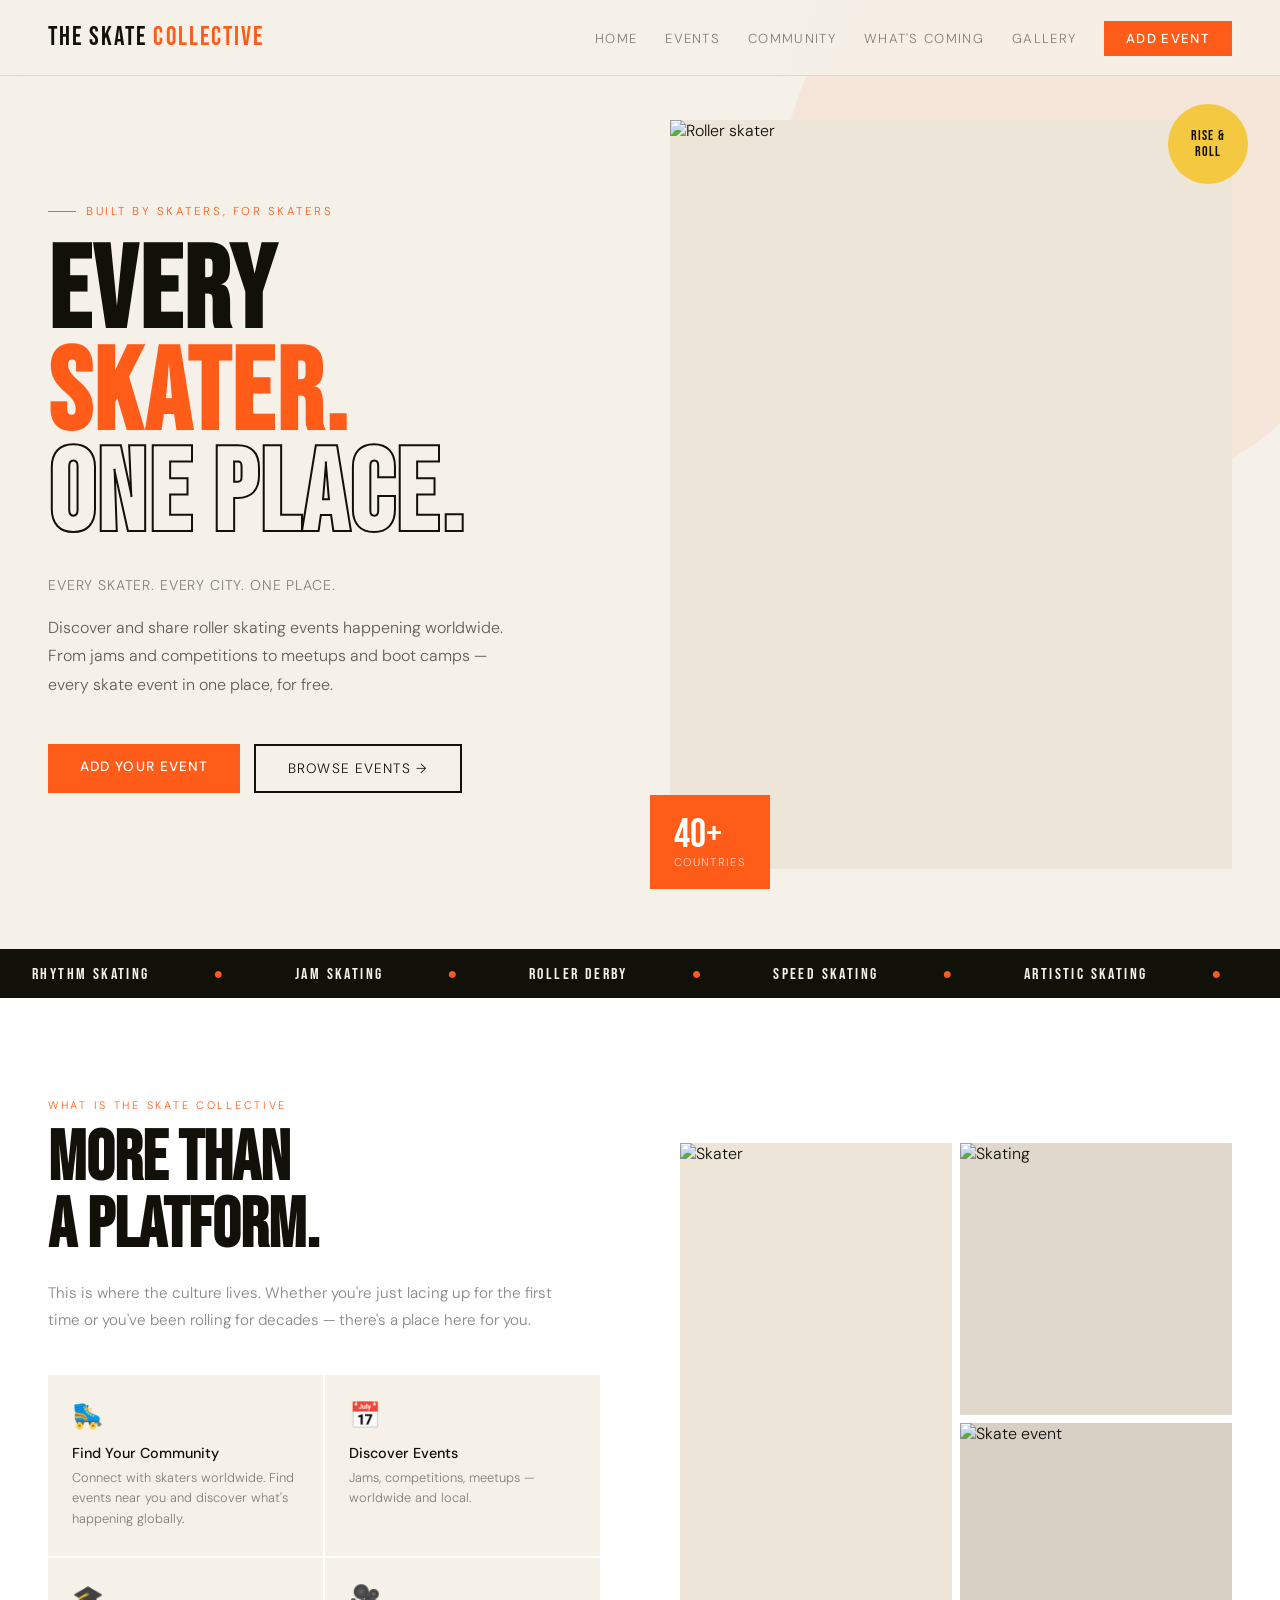
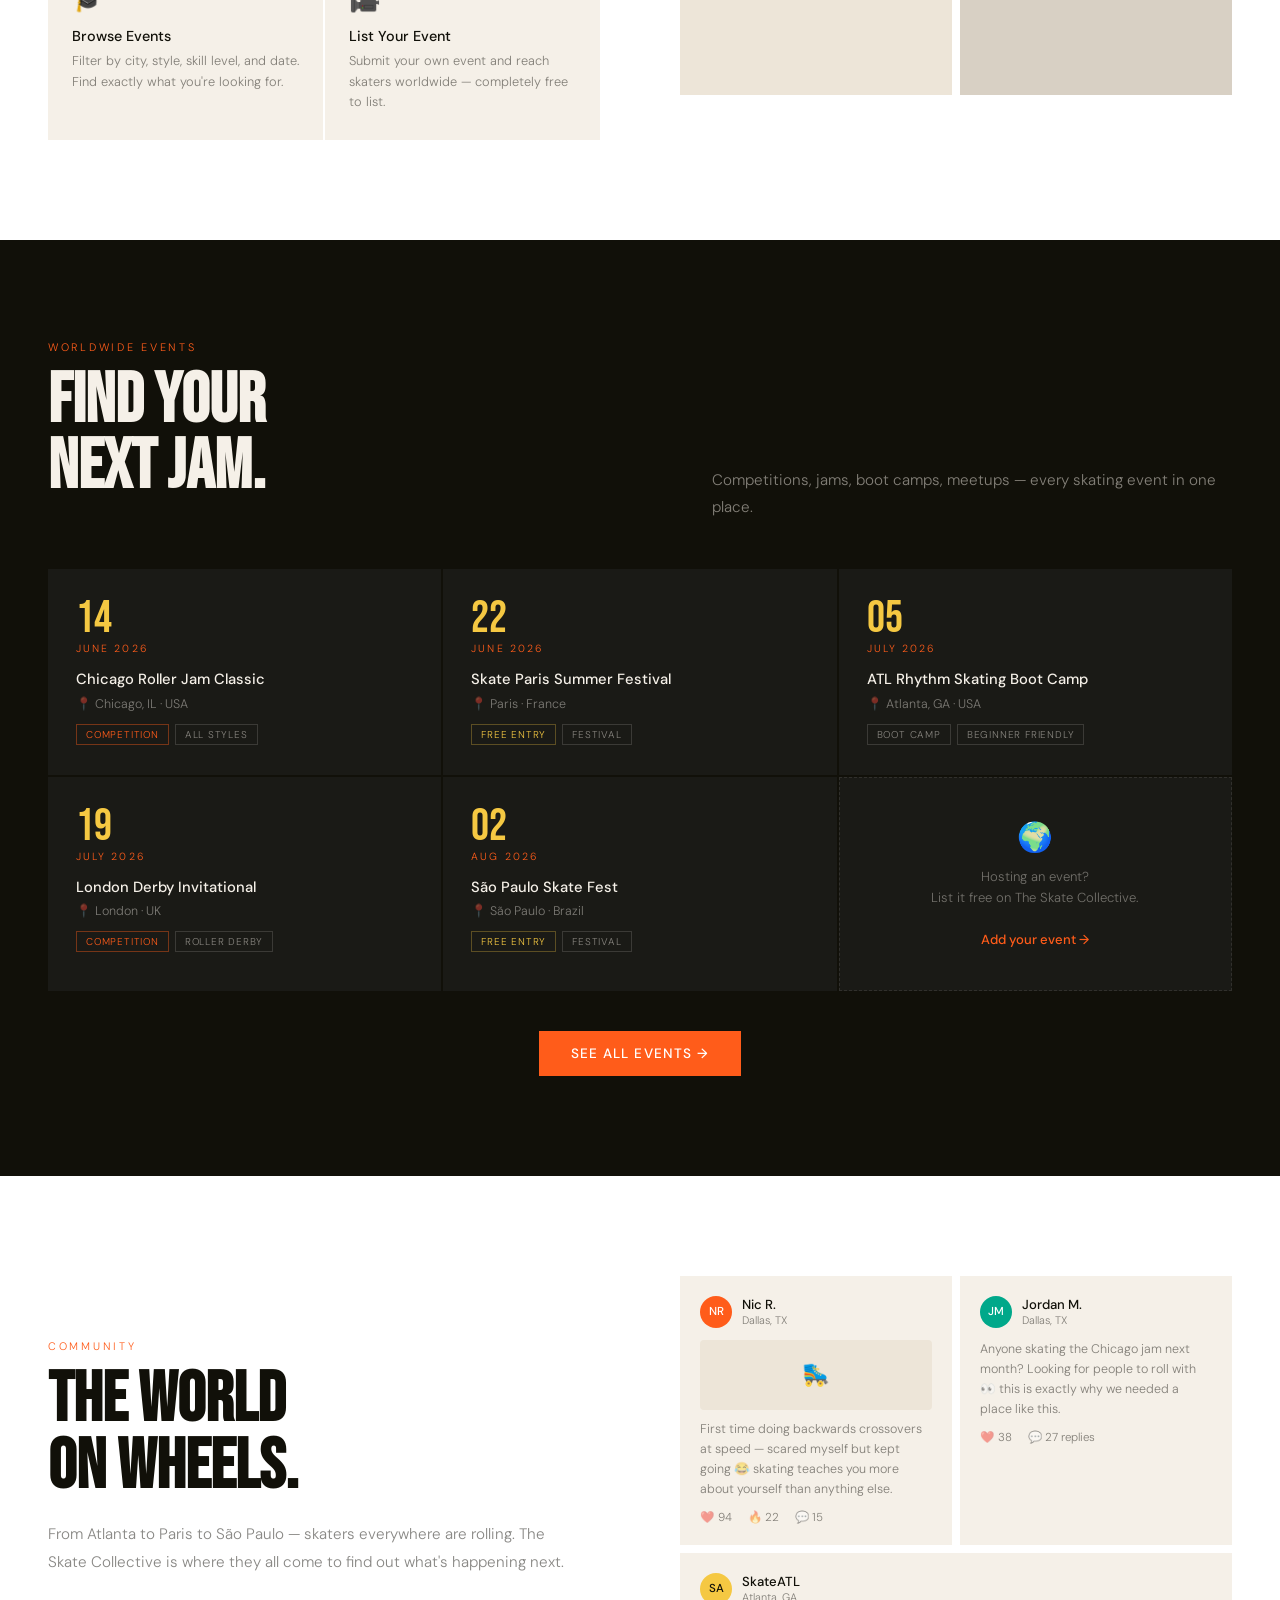
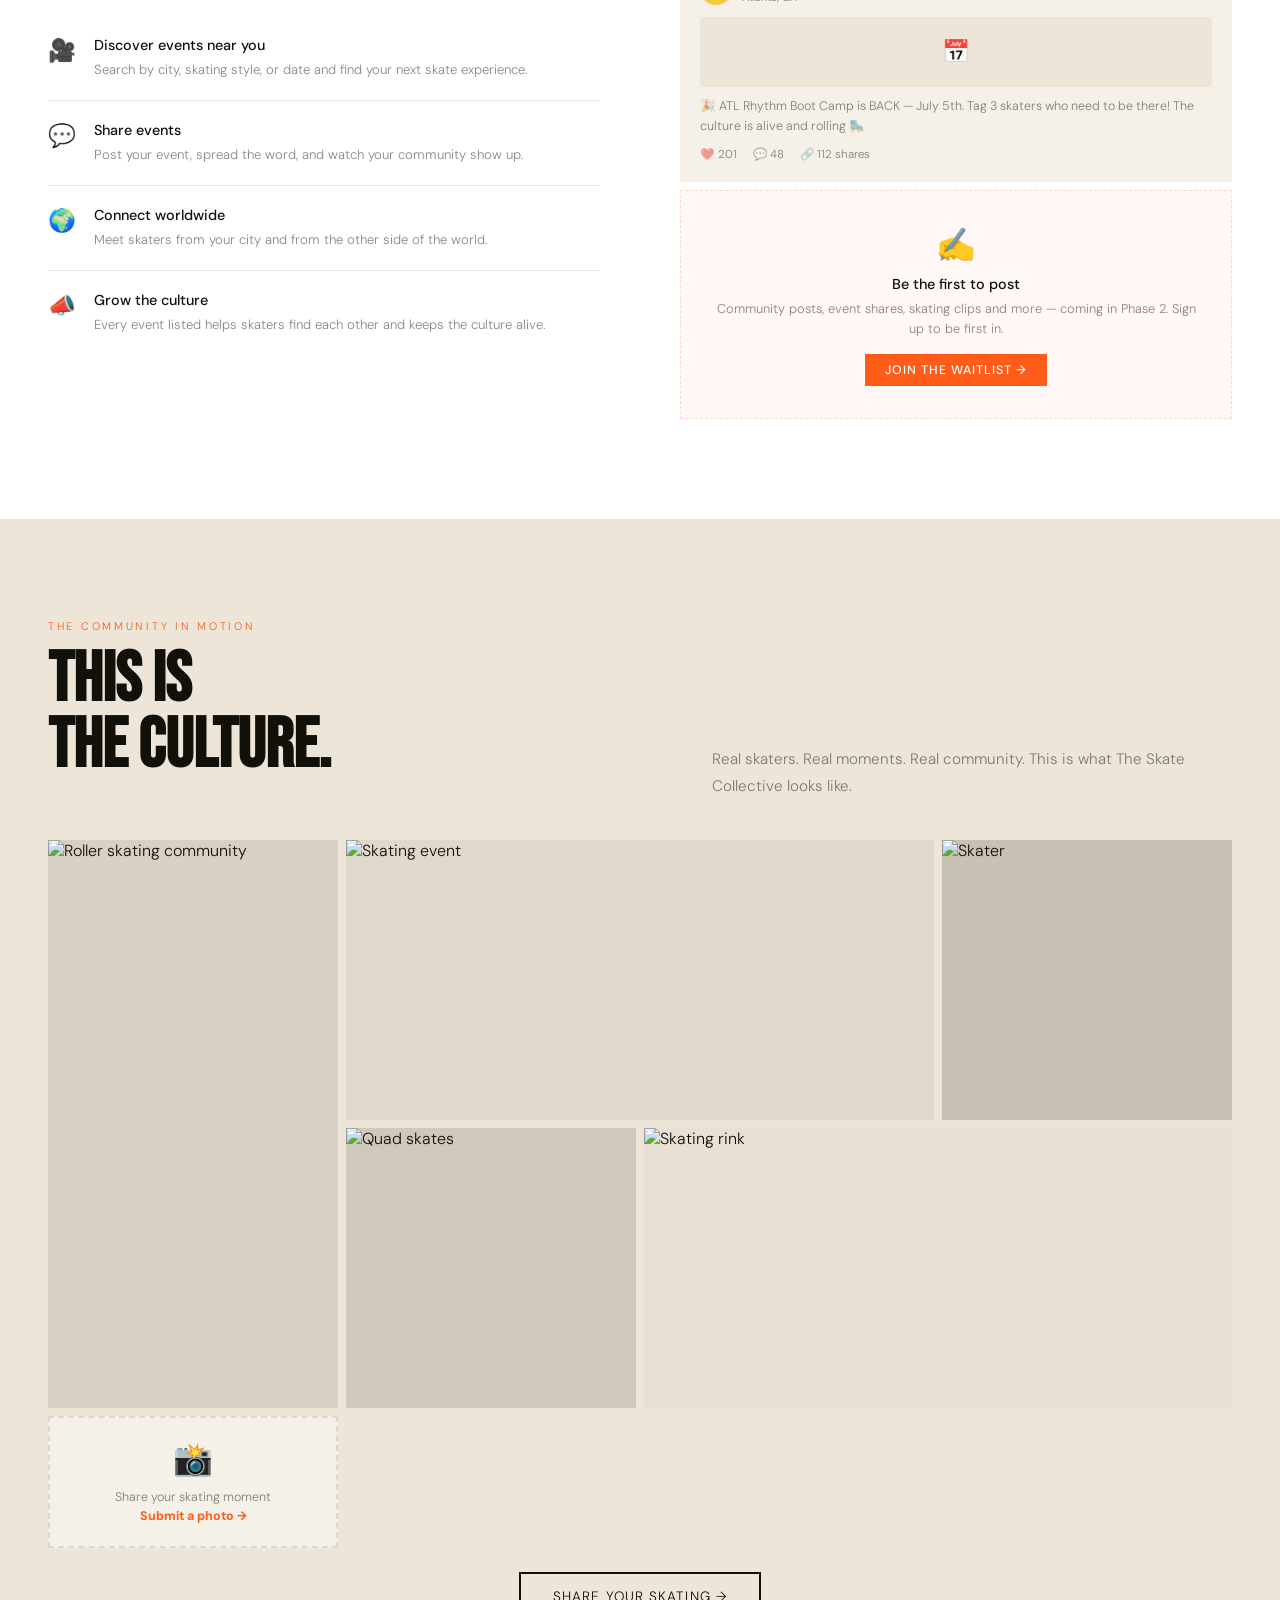
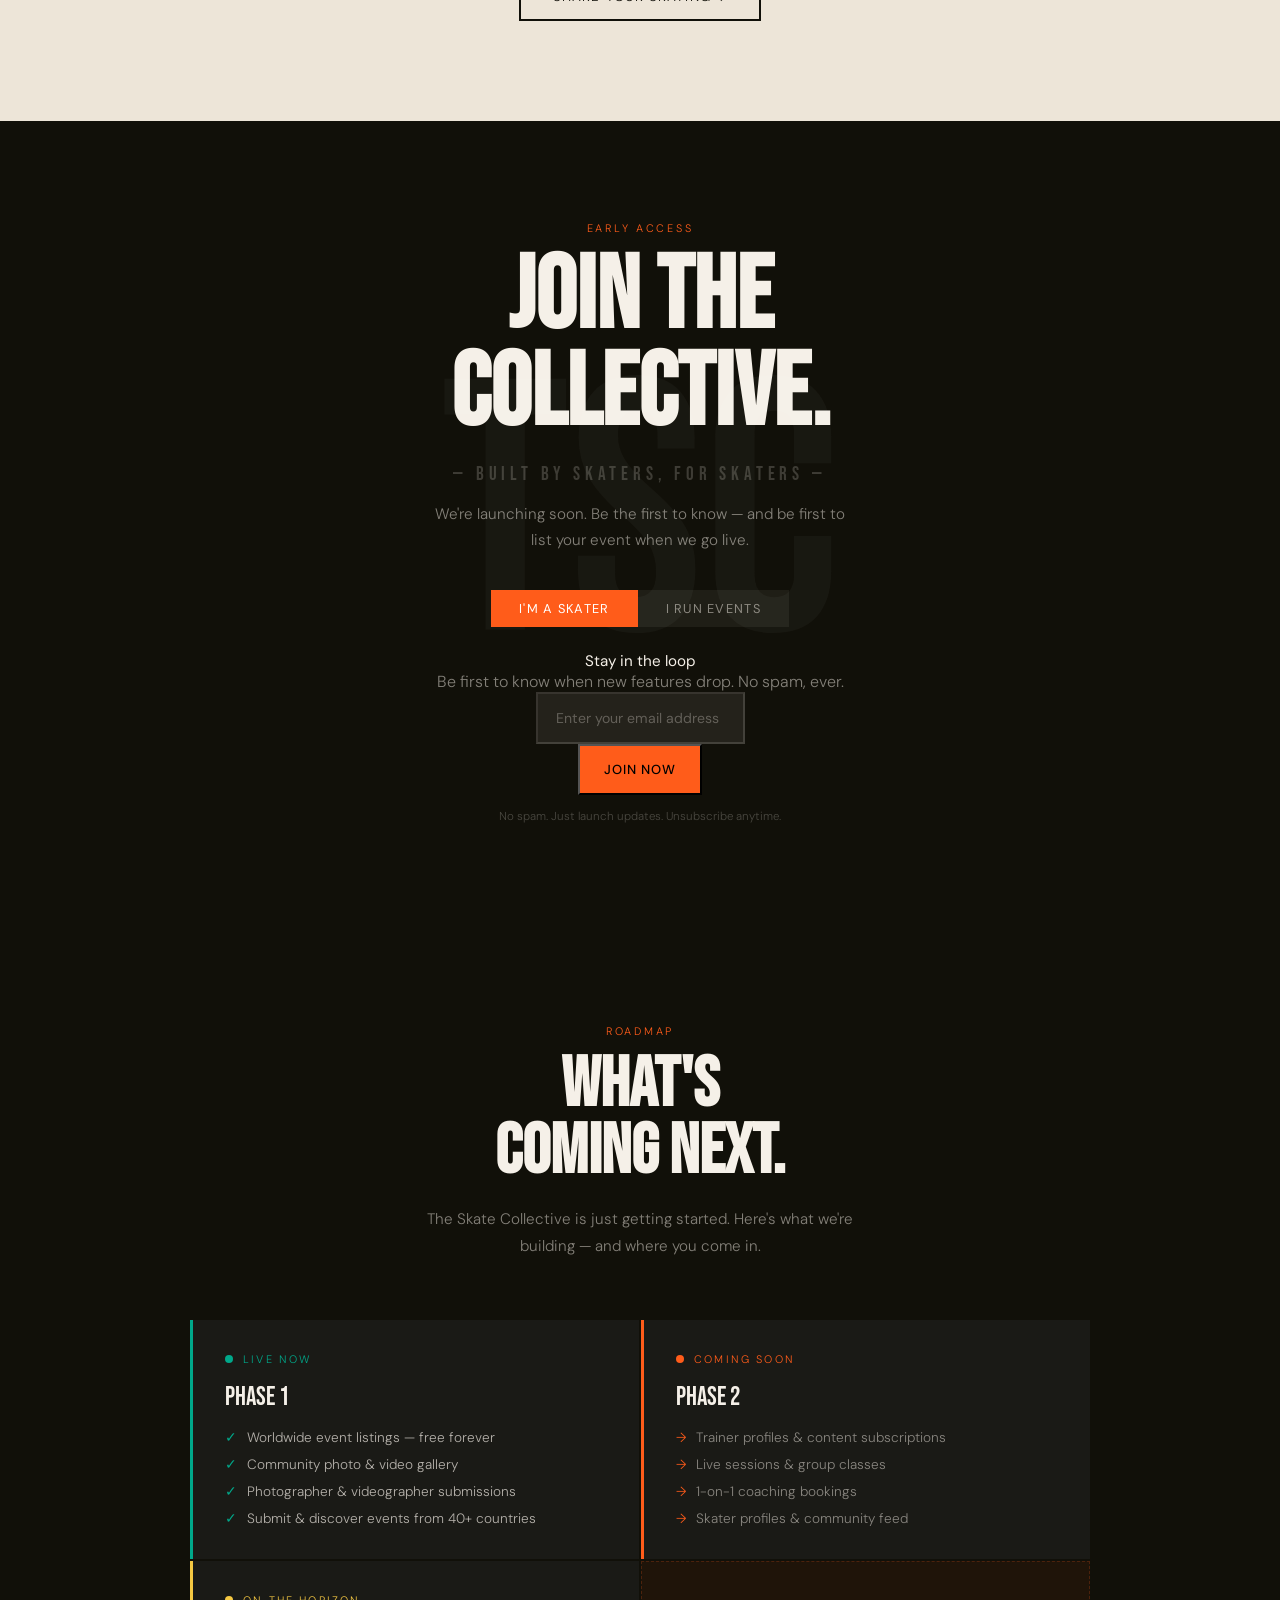
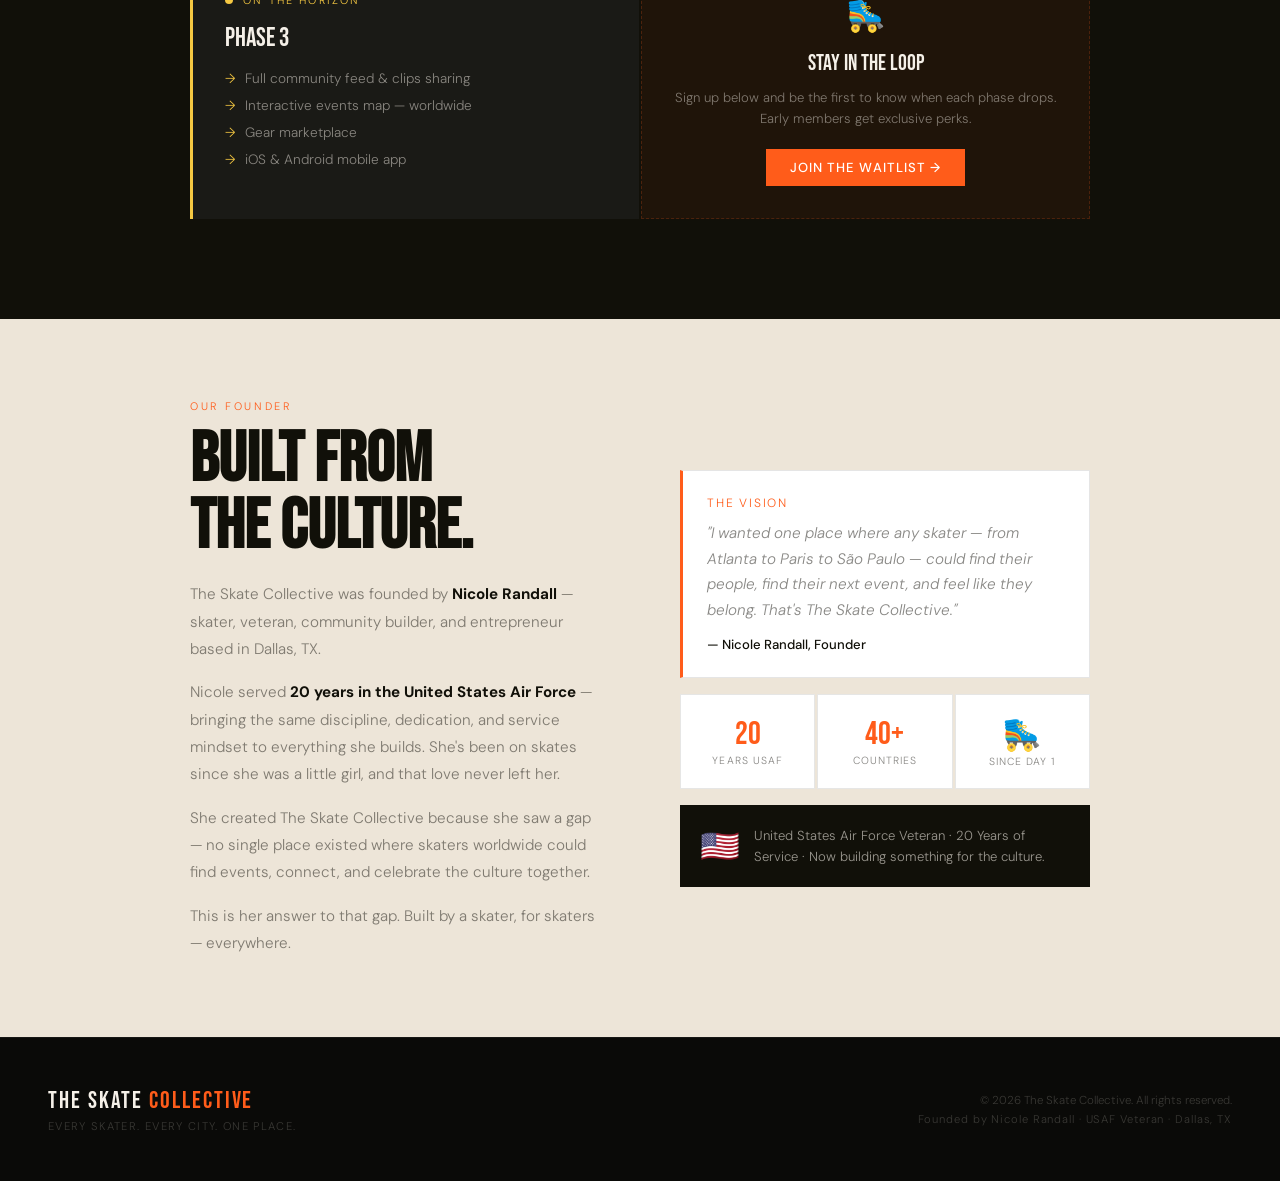
==== files/index.html @ 1eb9028e "Add files via upload" ====
<!DOCTYPE html>
<html lang="en">
<head>
<meta charset="UTF-8">
<meta name="viewport" content="width=device-width, initial-scale=1.0">
<title>The Skate Collective — Every Skater. Every City. One Place.</title>
<link href="https://fonts.googleapis.com/css2?family=Bebas+Neue&family=DM+Sans:ital,wght@0,300;0,400;0,500;1,300&display=swap" rel="stylesheet">
<style>
  :root {
    --cream: #f5f0e8;
    --cream-dark: #ede5d8;
    --black: #111009;
    --orange: #ff5c1a;
    --yellow: #f5c842;
    --teal: #00a88a;
    --white: #ffffff;
    --muted: rgba(17,16,9,0.5);
    --border: rgba(17,16,9,0.1);
  }
  * { margin: 0; padding: 0; box-sizing: border-box; }
  html { scroll-behavior: smooth; }
  body { background: var(--cream); color: var(--black); font-family: 'DM Sans', sans-serif; font-weight: 300; overflow-x: hidden; }

  /* Nav */
  nav { position: fixed; top: 0; left: 0; right: 0; z-index: 100; display: flex; justify-content: space-between; align-items: center; padding: 22px 48px; background: rgba(245,240,232,0.92); backdrop-filter: blur(16px); border-bottom: 1px solid var(--border); }
  .logo { font-family: 'Bebas Neue', sans-serif; font-size: 1.6rem; letter-spacing: 0.08em; color: var(--black); }
  .logo span { color: var(--orange); }
  .nav-links { display: flex; gap: 28px; list-style: none; }
  .nav-links a { color: var(--black); text-decoration: none; font-size: 0.82rem; letter-spacing: 0.1em; text-transform: uppercase; opacity: 0.5; transition: opacity 0.2s; }
  .nav-links a:hover { opacity: 1; }
  .back-to-top { position: fixed; bottom: 32px; right: 32px; width: 44px; height: 44px; background: var(--orange); color: var(--white); border: none; font-size: 1.2rem; cursor: pointer; display: none; align-items: center; justify-content: center; z-index: 200; transition: all 0.2s; box-shadow: 0 4px 20px rgba(255,92,26,0.3); }
  .back-to-top:hover { background: var(--black); transform: translateY(-3px); }
  .back-to-top.visible { display: flex; }
  .nav-cta { background: var(--orange) !important; color: var(--white) !important; opacity: 1 !important; padding: 9px 22px; font-weight: 500 !important; transition: background 0.2s !important; }
  .nav-cta:hover { background: var(--black) !important; }

  /* Hero */
  .hero { min-height: 100vh; display: grid; grid-template-columns: 1fr 1fr; align-items: center; padding: 120px 48px 80px; gap: 60px; position: relative; overflow: hidden; }
  .hero::before { content: ''; position: absolute; top: -100px; right: -100px; width: 600px; height: 600px; border-radius: 50%; background: rgba(255,92,26,0.07); pointer-events: none; }
  .hero-content { position: relative; z-index: 1; }
  .hero-eyebrow { display: inline-flex; align-items: center; gap: 10px; font-size: 0.72rem; letter-spacing: 0.22em; text-transform: uppercase; color: var(--orange); margin-bottom: 24px; opacity: 0; animation: fadeUp 0.8s ease 0.2s forwards; }
  .hero-eyebrow::before { content: ''; display: inline-block; width: 28px; height: 1px; background: var(--orange); }
  .hero-title { font-family: 'Bebas Neue', sans-serif; font-size: clamp(4rem, 9vw, 8rem); line-height: 0.88; letter-spacing: 0.02em; margin-bottom: 28px; opacity: 0; animation: fadeUp 0.8s ease 0.4s forwards; color: var(--black); }
  .hero-title .t2 { color: var(--orange); }
  .hero-title .t3 { -webkit-text-stroke: 2px var(--black); color: transparent; }
  .hero-tagline { font-size: 0.88rem; color: var(--muted); margin-bottom: 20px; opacity: 0; animation: fadeUp 0.8s ease 0.55s forwards; letter-spacing: 0.06em; text-transform: uppercase; }
  .hero-sub { font-size: 1rem; line-height: 1.8; color: rgba(17,16,9,0.65); max-width: 480px; margin-bottom: 44px; opacity: 0; animation: fadeUp 0.8s ease 0.65s forwards; }
  .hero-actions { display: flex; gap: 14px; flex-wrap: wrap; opacity: 0; animation: fadeUp 0.8s ease 0.8s forwards; }
  .btn-primary { background: var(--orange); color: var(--white); padding: 14px 32px; font-size: 0.85rem; font-weight: 500; letter-spacing: 0.08em; text-transform: uppercase; border: none; cursor: pointer; transition: all 0.2s; text-decoration: none; display: inline-block; }
  .btn-primary:hover { background: var(--black); transform: translateY(-2px); }
  .btn-secondary { background: transparent; color: var(--black); padding: 14px 32px; font-size: 0.85rem; letter-spacing: 0.08em; text-transform: uppercase; border: 2px solid var(--black); cursor: pointer; transition: all 0.2s; text-decoration: none; display: inline-block; }
  .btn-secondary:hover { background: var(--black); color: var(--cream); transform: translateY(-2px); }
  .hero-right { position: relative; z-index: 1; opacity: 0; animation: fadeLeft 0.8s ease 0.8s forwards; }
  .hero-image-stack { position: relative; }
  .hero-img-main { width: 100%; aspect-ratio: 3/4; object-fit: cover; object-position: right center; display: block; }
  .hero-img-badge { position: absolute; bottom: -20px; left: -20px; background: var(--orange); color: var(--white); padding: 20px 24px; }
  .hero-img-badge-num { font-family: 'Bebas Neue', sans-serif; font-size: 2.5rem; line-height: 1; }
  .hero-img-badge-label { font-size: 0.7rem; letter-spacing: 0.12em; text-transform: uppercase; opacity: 0.8; }
  .hero-img-dot { position: absolute; top: -16px; right: -16px; width: 80px; height: 80px; border-radius: 50%; background: var(--yellow); display: flex; align-items: center; justify-content: center; font-family: 'Bebas Neue', sans-serif; font-size: 0.85rem; letter-spacing: 0.08em; text-align: center; color: var(--black); line-height: 1.2; }

  /* Ticker */
  .ticker-wrap { background: var(--black); padding: 14px 0; overflow: hidden; white-space: nowrap; }
  .ticker { display: inline-block; animation: ticker 25s linear infinite; font-family: 'Bebas Neue', sans-serif; font-size: 1rem; letter-spacing: 0.15em; color: var(--cream); }
  .ticker span { margin: 0 32px; }
  .t-dot { color: var(--orange); }

  /* Sections */
  section { padding: 100px 48px; }
  .section-label { font-size: 0.68rem; letter-spacing: 0.25em; text-transform: uppercase; color: var(--orange); margin-bottom: 14px; }
  .section-title { font-family: 'Bebas Neue', sans-serif; font-size: clamp(2.8rem, 5.5vw, 5rem); line-height: 0.95; margin-bottom: 20px; color: var(--black); }
  .section-body { font-size: 0.95rem; line-height: 1.8; color: var(--muted); max-width: 520px; }

  /* What section */
  .what-section { background: var(--white); }
  .what-grid { display: grid; grid-template-columns: 1fr 1fr; gap: 80px; align-items: center; }
  .pillars { display: grid; grid-template-columns: 1fr 1fr; gap: 2px; margin-top: 40px; }
  .pillar { background: var(--cream); padding: 24px; border-bottom: 3px solid transparent; transition: all 0.3s; }
  .pillar:hover { border-bottom-color: var(--orange); }
  .pillar-icon { font-size: 1.6rem; margin-bottom: 12px; }
  .pillar-title { font-size: 0.9rem; font-weight: 500; margin-bottom: 6px; color: var(--black); }
  .pillar-desc { font-size: 0.8rem; color: var(--muted); line-height: 1.6; }
  .what-visual { display: grid; grid-template-columns: 1fr 1fr; gap: 8px; }
  .what-img { width: 100%; aspect-ratio: 1; object-fit: cover; display: block; }
  .what-img-tall { grid-row: span 2; aspect-ratio: auto; height: 100%; }

  /* Gallery */
  .gallery-section { background: var(--cream-dark); }
  .gallery-header { display: flex; justify-content: space-between; align-items: flex-end; margin-bottom: 40px; flex-wrap: wrap; gap: 20px; }
  .gallery-grid { display: grid; grid-template-columns: repeat(4, 1fr); grid-template-rows: 280px 280px; gap: 8px; margin-bottom: 24px; }
  .gallery-item { overflow: hidden; position: relative; }
  .gallery-item img { width: 100%; height: 100%; object-fit: cover; display: block; transition: transform 0.5s ease; }
  .gallery-item:hover img { transform: scale(1.05); }
  .gallery-item.tall { grid-row: span 2; }
  .gallery-item.wide { grid-column: span 2; }
  .gallery-overlay { position: absolute; inset: 0; background: rgba(17,16,9,0); transition: background 0.3s; display: flex; align-items: flex-end; padding: 16px; }
  .gallery-item:hover .gallery-overlay { background: rgba(17,16,9,0.35); }
  .gallery-caption { color: var(--white); font-size: 0.78rem; letter-spacing: 0.08em; opacity: 0; transition: opacity 0.3s; }
  .gallery-item:hover .gallery-caption { opacity: 1; }
  .gallery-placeholder { background: var(--cream); border: 2px dashed var(--border); display: flex; flex-direction: column; align-items: center; justify-content: center; text-align: center; padding: 20px; cursor: pointer; transition: all 0.2s; }
  .gallery-placeholder:hover { border-color: var(--orange); background: rgba(255,92,26,0.03); }
  .gallery-placeholder-icon { font-size: 2rem; margin-bottom: 8px; }
  .gallery-placeholder-text { font-size: 0.78rem; color: var(--muted); line-height: 1.5; }
  .gallery-placeholder-text strong { color: var(--orange); }

  /* Events */
  .events-section { background: var(--black); }
  .events-section .section-label { color: var(--orange); }
  .events-section .section-title { color: var(--cream); }
  .events-section .section-body { color: rgba(245,240,232,0.5); }
  .events-header { display: flex; justify-content: space-between; align-items: flex-end; margin-bottom: 48px; flex-wrap: wrap; gap: 20px; }
  .events-grid { display: grid; grid-template-columns: repeat(3, 1fr); gap: 2px; margin-bottom: 40px; }
  .event-card { background: #1a1a16; padding: 28px; border-bottom: 2px solid transparent; transition: all 0.3s; }
  .event-card:hover { background: #222219; border-bottom-color: var(--orange); }
  .event-date-num { font-family: 'Bebas Neue', sans-serif; font-size: 2.8rem; color: var(--yellow); line-height: 1; }
  .event-date-mo { font-size: 0.65rem; letter-spacing: 0.2em; text-transform: uppercase; color: var(--orange); margin-bottom: 14px; }
  .event-name { font-size: 0.92rem; font-weight: 500; margin-bottom: 6px; color: var(--cream); line-height: 1.4; }
  .event-loc { font-size: 0.78rem; color: rgba(245,240,232,0.45); margin-bottom: 12px; }
  .event-tags { display: flex; gap: 6px; flex-wrap: wrap; }
  .etag { font-size: 0.62rem; padding: 3px 9px; border: 1px solid rgba(245,240,232,0.15); color: rgba(245,240,232,0.5); letter-spacing: 0.08em; text-transform: uppercase; }
  .etag-comp { border-color: rgba(255,92,26,0.4); color: var(--orange); }
  .etag-free { border-color: rgba(245,200,66,0.3); color: var(--yellow); }
  .events-add { background: #1a1a16; border: 1px dashed rgba(245,240,232,0.1); display: flex; flex-direction: column; align-items: center; justify-content: center; padding: 40px; text-align: center; cursor: pointer; transition: all 0.3s; }
  .events-add:hover { border-color: rgba(255,92,26,0.3); }
  .events-add-icon { font-size: 1.8rem; margin-bottom: 10px; }
  .events-add-text { font-size: 0.82rem; color: rgba(245,240,232,0.4); line-height: 1.6; }

  /* Trainers */
  .trainers-section { background: var(--cream); }
  .trainers-intro { display: grid; grid-template-columns: 1fr 1fr; gap: 80px; align-items: center; margin-bottom: 48px; }
  .trainers-grid { display: grid; grid-template-columns: repeat(4, 1fr); gap: 2px; }
  .trainer-card { background: var(--white); padding: 24px 20px; border-bottom: 3px solid transparent; transition: all 0.3s; }
  .trainer-card:hover { border-bottom-color: var(--orange); }
  .trainer-avatar { width: 52px; height: 52px; border-radius: 50%; display: flex; align-items: center; justify-content: center; font-size: 1.2rem; font-weight: 500; color: var(--white); margin-bottom: 14px; }
  .trainer-name { font-size: 0.9rem; font-weight: 500; margin-bottom: 3px; color: var(--black); }
  .trainer-style { font-size: 0.72rem; color: var(--teal); margin-bottom: 3px; }
  .trainer-loc { font-size: 0.72rem; color: var(--muted); margin-bottom: 12px; }
  .trainer-offers { display: flex; flex-wrap: wrap; gap: 4px; margin-bottom: 14px; }
  .offer-tag { font-size: 0.6rem; padding: 3px 8px; border: 1px solid var(--border); color: var(--muted); }
  .trainer-price { font-size: 0.82rem; color: var(--black); font-weight: 500; }
  .trainer-price span { font-weight: 300; color: var(--muted); }

  /* Community */
  .community-section { background: var(--white); }
  .community-grid { display: grid; grid-template-columns: 1fr 1fr; gap: 80px; align-items: center; }
  .comm-features { display: flex; flex-direction: column; gap: 0; margin-top: 40px; }
  .comm-feat { display: flex; gap: 18px; padding: 20px 0; border-bottom: 1px solid var(--border); align-items: flex-start; transition: padding-left 0.2s; }
  .comm-feat:last-child { border-bottom: none; }
  .comm-feat:hover { padding-left: 8px; }
  .comm-feat-icon { font-size: 1.4rem; flex-shrink: 0; }
  .comm-feat-title { font-size: 0.9rem; font-weight: 500; margin-bottom: 5px; color: var(--black); }
  .comm-feat-desc { font-size: 0.82rem; color: var(--muted); line-height: 1.6; }
  .comm-visual { display: grid; grid-template-columns: 1fr 1fr; gap: 8px; }
  .comm-card { background: var(--cream); padding: 20px; }
  .comm-card-top { display: flex; align-items: center; gap: 10px; margin-bottom: 12px; }
  .comm-avatar { width: 32px; height: 32px; border-radius: 50%; display: flex; align-items: center; justify-content: center; font-size: 0.72rem; font-weight: 500; color: var(--white); flex-shrink: 0; }
  .comm-name { font-size: 0.82rem; font-weight: 500; color: var(--black); }
  .comm-loc { font-size: 0.68rem; color: var(--muted); }
  .comm-text { font-size: 0.78rem; color: var(--muted); line-height: 1.6; margin-bottom: 10px; }
  .comm-img { height: 70px; background: var(--cream-dark); border-radius: 4px; display: flex; align-items: center; justify-content: center; font-size: 1.4rem; margin-bottom: 10px; }
  .comm-likes { font-size: 0.68rem; color: var(--muted); }
  .comm-likes span { color: var(--orange); }
  .comm-actions { display: flex; gap: 16px; flex-wrap: wrap; }
  .comm-action { font-size: 0.72rem; color: var(--muted); cursor: pointer; transition: all 0.2s; display: flex; align-items: center; gap: 4px; user-select: none; }
  .comm-action:hover { color: var(--orange); }
  .comm-action.liked { color: var(--orange); }

  /* Trainer CTA */
  .trainer-cta { background: var(--orange); padding: 100px 48px; }
  .trainer-cta-inner { display: grid; grid-template-columns: 1fr 1fr; gap: 80px; align-items: center; }
  .trainer-cta .section-label { color: rgba(255,255,255,0.6); }
  .trainer-cta .section-title { color: var(--white); }
  .trainer-cta .section-body { color: rgba(255,255,255,0.7); margin-bottom: 32px; }
  .check-list { display: flex; flex-direction: column; gap: 12px; margin-bottom: 36px; }
  .check-item { display: flex; align-items: center; gap: 12px; font-size: 0.88rem; color: rgba(255,255,255,0.85); }
  .check-item::before { content: '✓'; color: var(--yellow); font-weight: 500; flex-shrink: 0; }
  .btn-white { background: var(--white); color: var(--orange); padding: 14px 32px; font-size: 0.85rem; font-weight: 500; letter-spacing: 0.08em; text-transform: uppercase; border: none; cursor: pointer; transition: all 0.2s; text-decoration: none; display: inline-block; }
  .btn-white:hover { background: var(--black); color: var(--white); }
  .earnings-mock { background: rgba(0,0,0,0.15); padding: 28px; }
  .earnings-mock-title { font-size: 0.7rem; letter-spacing: 0.15em; text-transform: uppercase; color: rgba(255,255,255,0.5); margin-bottom: 20px; }
  .earn-row { display: flex; justify-content: space-between; padding: 10px 0; border-bottom: 1px solid rgba(255,255,255,0.1); font-size: 0.85rem; }
  .earn-row:last-child { border-bottom: none; }
  .earn-label { color: rgba(255,255,255,0.6); }
  .earn-val { color: var(--white); font-weight: 500; }
  .earn-val.total { font-family: 'Bebas Neue', sans-serif; font-size: 1.6rem; color: var(--yellow); }
  .earn-val.neg { color: rgba(255,255,255,0.3); }

  /* Waitlist */
  .waitlist-section { background: var(--black); padding: 100px 48px; text-align: center; position: relative; overflow: hidden; }
  .waitlist-section::before { content: 'TSC'; position: absolute; font-family: 'Bebas Neue', sans-serif; font-size: 28vw; color: rgba(245,240,232,0.03); top: 50%; left: 50%; transform: translate(-50%,-50%); pointer-events: none; }
  .waitlist-section .section-label { color: var(--orange); }
  .waitlist-section .section-title { color: var(--cream); font-size: clamp(3rem, 8vw, 7rem); }
  .waitlist-tagline { font-family: 'Bebas Neue', sans-serif; font-size: 1.2rem; letter-spacing: 0.25em; color: rgba(245,240,232,0.2); margin-bottom: 16px; position: relative; z-index: 1; }
  .waitlist-sub { color: rgba(245,240,232,0.5); font-size: 0.95rem; max-width: 420px; margin: 0 auto 36px; position: relative; z-index: 1; line-height: 1.7; }
  .waitlist-tabs { display: flex; justify-content: center; margin-bottom: 24px; position: relative; z-index: 1; }
  .wtab { padding: 10px 28px; background: rgba(245,240,232,0.06); border: none; color: rgba(245,240,232,0.5); font-family: 'DM Sans', sans-serif; font-size: 0.8rem; letter-spacing: 0.1em; text-transform: uppercase; cursor: pointer; transition: all 0.2s; }
  .wtab.active { background: var(--orange); color: var(--white); }
  .waitlist-form { display: flex; max-width: 460px; margin: 0 auto; position: relative; z-index: 1; }
  .waitlist-input { flex: 1; padding: 15px 18px; background: rgba(245,240,232,0.08); border: 1px solid rgba(245,240,232,0.1); color: var(--cream); font-family: 'DM Sans', sans-serif; font-size: 0.88rem; outline: none; transition: border-color 0.2s; }
  .waitlist-input:focus { border-color: rgba(255,92,26,0.5); }
  .waitlist-input::placeholder { color: rgba(245,240,232,0.3); }
  .waitlist-btn { padding: 15px 24px; background: var(--orange); border: none; color: var(--white); font-family: 'DM Sans', sans-serif; font-size: 0.82rem; font-weight: 500; letter-spacing: 0.08em; text-transform: uppercase; cursor: pointer; transition: background 0.2s; white-space: nowrap; }
  .waitlist-btn:hover { background: var(--yellow); color: var(--black); }
  .waitlist-note { margin-top: 14px; font-size: 0.72rem; color: rgba(245,240,232,0.25); position: relative; z-index: 1; }
  .waitlist-success { display: none; font-size: 1rem; color: var(--teal); padding: 16px; margin-top: 16px; position: relative; z-index: 1; }
  .waitlist-success.show { display: block; }

  /* Footer */
  footer { background: #0a0a08; padding: 48px; display: flex; justify-content: space-between; align-items: center; flex-wrap: wrap; gap: 20px; border-top: 1px solid rgba(245,240,232,0.06); }
  .footer-logo { font-family: 'Bebas Neue', sans-serif; font-size: 1.5rem; letter-spacing: 0.08em; color: var(--cream); }
  .footer-logo span { color: var(--orange); }
  .footer-tagline { font-size: 0.7rem; letter-spacing: 0.12em; text-transform: uppercase; color: rgba(245,240,232,0.2); margin-top: 4px; }
  .footer-copy { font-size: 0.72rem; color: rgba(245,240,232,0.2); }

  /* Animations */
  @keyframes fadeUp { from { opacity: 0; transform: translateY(28px); } to { opacity: 1; transform: translateY(0); } }
  @keyframes fadeLeft { from { opacity: 0; transform: translateX(28px); } to { opacity: 1; transform: translateX(0); } }
  @keyframes ticker { from { transform: translateX(0); } to { transform: translateX(-50%); } }
  .reveal { opacity: 0; transform: translateY(32px); transition: opacity 0.7s ease, transform 0.7s ease; }
  .reveal.visible { opacity: 1; transform: translateY(0); }

  @media (max-width: 900px) {
    nav { padding: 18px 24px; }
    .nav-links { display: none; }
    section { padding: 72px 24px; }
    .hero { grid-template-columns: 1fr; padding: 100px 24px 60px; }
    .hero-right { display: none; }
    .what-grid, .trainers-intro, .community-grid, .trainer-cta-inner, .founder-grid { grid-template-columns: 1fr; gap: 40px; }
    .trainers-grid, .pillars { grid-template-columns: 1fr 1fr; }
    .events-grid { grid-template-columns: 1fr; }
    .gallery-grid { grid-template-columns: 1fr 1fr; grid-template-rows: auto; }
    .gallery-item.tall, .gallery-item.wide { grid-row: auto; grid-column: auto; }
    .comm-visual { grid-template-columns: 1fr; }
    footer { flex-direction: column; text-align: center; }
  }
</style>
</head>
<body id="top">

<!-- Nav -->
<nav>
  <div class="logo">The Skate <span>Collective</span></div>
  <ul class="nav-links">
    <li><a href="#top">Home</a></li>
    <li><a href="#events">Events</a></li>
    <li><a href="#community">Community</a></li>
    <li><a href="#roadmap">What's Coming</a></li>
    <li><a href="#gallery">Gallery</a></li>
    <li><a href="submit-event.html" class="nav-cta">Add Event</a></li>
  </ul>
</nav>

<!-- Hero -->
<section class="hero">
  <div class="hero-content">
    <div class="hero-eyebrow">Built by skaters, for skaters</div>
    <h1 class="hero-title">
      <div>Every</div>
      <div class="t2">Skater.</div>
      <div class="t3">One Place.</div>
    </h1>
    <p class="hero-tagline">Every skater. Every city. One place.</p>
    <p class="hero-sub">Discover and share roller skating events happening worldwide. From jams and competitions to meetups and boot camps — every skate event in one place, for free.</p>
    <div class="hero-actions">
      <a href="submit-event.html" class="btn-primary">Add Your Event</a>
      <a href="#events" class="btn-secondary">Browse events →</a>
    </div>
  </div>
  <div class="hero-right">
    <div class="hero-image-stack">
      <img class="hero-img-main" src="https://cdn.pixabay.com/photo/2014/07/01/12/25/roller-skates-381216_1280.jpg" alt="Roller skater" onerror="this.style.background='#ede5d8'; this.style.minHeight='500px'; this.removeAttribute('src')">
      <div class="hero-img-badge">
        <div class="hero-img-badge-num">40+</div>
        <div class="hero-img-badge-label">Countries</div>
      </div>
      <div class="hero-img-dot">Rise &<br>Roll</div>
    </div>
  </div>
</section>

<!-- Ticker -->
<div class="ticker-wrap">
  <div class="ticker">
    <span>Rhythm Skating</span><span class="t-dot">●</span>
    <span>Jam Skating</span><span class="t-dot">●</span>
    <span>Roller Derby</span><span class="t-dot">●</span>
    <span>Speed Skating</span><span class="t-dot">●</span>
    <span>Artistic Skating</span><span class="t-dot">●</span>
    <span>Freestyle Slalom</span><span class="t-dot">●</span>
    <span>Dance Skating</span><span class="t-dot">●</span>
    <span>Park Skating</span><span class="t-dot">●</span>
    <span>Rhythm Skating</span><span class="t-dot">●</span>
    <span>Jam Skating</span><span class="t-dot">●</span>
    <span>Roller Derby</span><span class="t-dot">●</span>
    <span>Speed Skating</span><span class="t-dot">●</span>
    <span>Artistic Skating</span><span class="t-dot">●</span>
    <span>Freestyle Slalom</span><span class="t-dot">●</span>
    <span>Dance Skating</span><span class="t-dot">●</span>
    <span>Park Skating</span><span class="t-dot">●</span>
  </div>
</div>

<!-- What is TSC -->
<section class="what-section" id="about">
  <div class="what-grid">
    <div class="reveal">
      <div class="section-label">What is The Skate Collective</div>
      <h2 class="section-title">MORE THAN<br>A PLATFORM.</h2>
      <p class="section-body">This is where the culture lives. Whether you're just lacing up for the first time or you've been rolling for decades — there's a place here for you.</p>
      <div class="pillars">
        <div class="pillar">
          <div class="pillar-icon">🛼</div>
          <div class="pillar-title">Find Your Community</div>
          <div class="pillar-desc">Connect with skaters worldwide. Find events near you and discover what's happening globally.</div>
        </div>
        <div class="pillar">
          <div class="pillar-icon">📅</div>
          <div class="pillar-title">Discover Events</div>
          <div class="pillar-desc">Jams, competitions, meetups — worldwide and local.</div>
        </div>
        <div class="pillar">
          <div class="pillar-icon">🎓</div>
          <div class="pillar-title">Browse Events</div>
          <div class="pillar-desc">Filter by city, style, skill level, and date. Find exactly what you're looking for.</div>
        </div>
        <div class="pillar">
          <div class="pillar-icon">🎥</div>
          <div class="pillar-title">List Your Event</div>
          <div class="pillar-desc">Submit your own event and reach skaters worldwide — completely free to list.</div>
        </div>
      </div>
    </div>
    <div class="what-visual reveal">
      <img class="what-img what-img-tall" src="https://th.bing.com/th/id/R.d02f27827e8732ea494d14440de9f330?rik=cpc0pIDTYNPLww&pid=ImgRaw&r=0" alt="Skater" onerror="this.style.background='#ede5d8'; this.removeAttribute('src')">
      <img class="what-img" src="https://njfamily-images.s3.amazonaws.com/wp-content/uploads/2019/02/iStock_000013329474_Large.jpg" alt="Skating" onerror="this.style.background='#e0d8cc'; this.removeAttribute('src')">
      <img class="what-img" src="https://i.ytimg.com/vi/zR-snDKX_og/maxresdefault.jpg?sqp=-oaymwEmCIAKENAF8quKqQMa8AEB-AH-CYAC0AWKAgwIABABGGUgYChSMA8=&rs=AOn4CLC8dLi1QaABd3zVEcXzpk7wIdCEjw" alt="Skate event" onerror="this.style.background='#d8d0c4'; this.removeAttribute('src')">
    </div>
  </div>
</section>

<!-- Gallery -->
<section class="events-section" id="events">
  <div class="events-header reveal">
    <div>
      <div class="section-label">Worldwide Events</div>
      <h2 class="section-title">FIND YOUR<br>NEXT JAM.</h2>
    </div>
    <p class="section-body" style="margin-bottom:0">Competitions, jams, boot camps, meetups — every skating event in one place.</p>
  </div>
  <div class="events-grid reveal" id="events-grid">
    <!-- Event cards are added automatically from the APPROVED EVENTS list in the script near the bottom of this file. -->
    <div class="events-add reveal">
      <div class="events-add-icon">🌍</div>
      <div class="events-add-text">Hosting an event?<br>List it free on The Skate Collective.<br><br><a href='submit-event.html' style="color:var(--orange); text-decoration:none; font-weight:500">Add your event →</a></div>
    </div>
  </div>
  <div style="text-align:center" class="reveal">
    <a href="#waitlist" class="btn-primary">See all events →</a>
  </div>
</section>

<!-- Trainers -->
<section class="community-section" id="community">
  <div class="community-grid">
    <div class="reveal">
      <div class="section-label">Community</div>
      <h2 class="section-title">THE WORLD<br>ON WHEELS.</h2>
      <p class="section-body">From Atlanta to Paris to São Paulo — skaters everywhere are rolling. The Skate Collective is where they all come to find out what's happening next.</p>
      <div class="comm-features">
        <div class="comm-feat">
          <div class="comm-feat-icon">🎥</div>
          <div><div class="comm-feat-title">Discover events near you</div><div class="comm-feat-desc">Search by city, skating style, or date and find your next skate experience.</div></div>
        </div>
        <div class="comm-feat">
          <div class="comm-feat-icon">💬</div>
          <div><div class="comm-feat-title">Share events</div><div class="comm-feat-desc">Post your event, spread the word, and watch your community show up.</div></div>
        </div>
        <div class="comm-feat">
          <div class="comm-feat-icon">🌍</div>
          <div><div class="comm-feat-title">Connect worldwide</div><div class="comm-feat-desc">Meet skaters from your city and from the other side of the world.</div></div>
        </div>
        <div class="comm-feat">
          <div class="comm-feat-icon">📣</div>
          <div><div class="comm-feat-title">Grow the culture</div><div class="comm-feat-desc">Every event listed helps skaters find each other and keeps the culture alive.</div></div>
        </div>
      </div>
    </div>
    <div class="comm-visual reveal">
      <div class="comm-card">
        <div class="comm-card-top">
          <div class="comm-avatar" style="background:var(--orange)">NR</div>
          <div><div class="comm-name">Nic R.</div><div class="comm-loc">Dallas, TX</div></div>
        </div>
        <div class="comm-img">🛼</div>
        <div class="comm-text">First time doing backwards crossovers at speed — scared myself but kept going 😂 skating teaches you more about yourself than anything else.</div>
        <div class="comm-actions">
          <span class="comm-action" onclick="toggleLike(this, 94)"><span class="like-icon">❤️</span> <span class="like-count">94</span></span>
          <span class="comm-action">🔥 22</span>
          <span class="comm-action">💬 15</span>
        </div>
      </div>
      <div class="comm-card">
        <div class="comm-card-top">
          <div class="comm-avatar" style="background:var(--teal)">JM</div>
          <div><div class="comm-name">Jordan M.</div><div class="comm-loc">Dallas, TX</div></div>
        </div>
        <div class="comm-text">Anyone skating the Chicago jam next month? Looking for people to roll with 👀 this is exactly why we needed a place like this.</div>
        <div class="comm-actions">
          <span class="comm-action" onclick="toggleLike(this, 38)"><span class="like-icon">❤️</span> <span class="like-count">38</span></span>
          <span class="comm-action">💬 27 replies</span>
        </div>
      </div>
      <div class="comm-card" style="grid-column: 1 / -1;">
        <div class="comm-card-top">
          <div class="comm-avatar" style="background:var(--yellow); color:var(--black)">SA</div>
          <div><div class="comm-name">SkateATL</div><div class="comm-loc">Atlanta, GA</div></div>
        </div>
        <div class="comm-img">📅</div>
        <div class="comm-text">🎉 ATL Rhythm Boot Camp is BACK — July 5th. Tag 3 skaters who need to be there! The culture is alive and rolling 🛼</div>
        <div class="comm-actions">
          <span class="comm-action" onclick="toggleLike(this, 201)"><span class="like-icon">❤️</span> <span class="like-count">201</span></span>
          <span class="comm-action">💬 48</span>
          <span class="comm-action">🔗 112 shares</span>
        </div>
      </div>
      <div class="comm-card" style="grid-column: 1 / -1; background:rgba(255,92,26,0.04); border:1.5px dashed rgba(255,92,26,0.2); display:flex; flex-direction:column; align-items:center; justify-content:center; text-align:center; padding:32px; cursor:pointer;" onclick="window.location.href='#waitlist'">
        <div style="font-size:2rem; margin-bottom:10px;">✍️</div>
        <div style="font-size:0.9rem; font-weight:500; color:var(--black); margin-bottom:6px;">Be the first to post</div>
        <div style="font-size:0.8rem; color:var(--muted); line-height:1.6; margin-bottom:14px;">Community posts, event shares, skating clips and more — coming in Phase 2. Sign up to be first in.</div>
        <div style="background:var(--orange); color:var(--white); padding:8px 20px; font-size:0.78rem; font-weight:500; letter-spacing:0.08em; text-transform:uppercase;">Join the waitlist →</div>
      </div>
    </div>
  </div>
</section>

<!-- For Trainers -->
<section class="gallery-section" id="gallery">
  <div class="gallery-header reveal">
    <div>
      <div class="section-label">The Community in Motion</div>
      <h2 class="section-title">THIS IS<br>THE CULTURE.</h2>
    </div>
    <p class="section-body" style="margin-bottom:0">Real skaters. Real moments. Real community. This is what The Skate Collective looks like.</p>
  </div>
  <div class="gallery-grid reveal">
    <div class="gallery-item tall">
      <img src="https://i.pinimg.com/736x/b3/0e/1f/b30e1f6d2e1e2f14a060d1e72efa61bd.jpg" alt="Roller skating community" onerror="this.parentElement.style.background='#d8d0c4'">
      <div class="gallery-overlay"><div class="gallery-caption">Community · Barcelona</div></div>
    </div>
    <div class="gallery-item wide">
      <img src="https://th.bing.com/th/id/R.f7cd98aa709011138a9e8c9ddf24ad8d?rik=7AM04FCosVM8zQ&pid=ImgRaw&r=0" alt="Skating event" onerror="this.parentElement.style.background='#e0d8cc'">
      <div class="gallery-overlay"><div class="gallery-caption">Summer Jam · Chicago, IL</div></div>
    </div>
    <div class="gallery-item">
      <img src="https://www.chicagoskates.com/cdn/shop/files/100.jpg?v=1705273811&width=1346" alt="Skater" onerror="this.parentElement.style.background='#c8c0b4'">
      <div class="gallery-overlay"><div class="gallery-caption">Style · Dallas, TX</div></div>
    </div>
    <div class="gallery-item">
      <img src="https://i.pinimg.com/736x/be/bc/9f/bebc9fc25ea731ed702114d71daf1c81.jpg" alt="Quad skates" onerror="this.parentElement.style.background='#d0c8bc'">
      <div class="gallery-overlay"><div class="gallery-caption">Fresh kicks</div></div>
    </div>
    <div class="gallery-item wide">
      <img src="https://media.thetriibe.com/wp-content/uploads/2025/04/14103355/Jacoby-Cochran-at-MLK-Rink-x-Ash-Lane-x-March-24-2025_36-2048x1365.jpg" alt="Skating rink" onerror="this.parentElement.style.background='#e8e0d4'">
      <div class="gallery-overlay"><div class="gallery-caption">Friday Night Sessions · LA</div></div>
    </div>
    <div class="gallery-placeholder" onclick="window.location.href='submit-photo.html'" style="cursor:pointer;">
      <div class="gallery-placeholder-icon">📸</div>
      <div class="gallery-placeholder-text">Share your skating moment<br><strong>Submit a photo →</strong></div>
    </div>
  </div>
  <div style="text-align:center" class="reveal">
    <a href="submit-photo.html" class="btn-secondary">Share your skating →</a>
  </div>
</section>

<!-- Events -->
<section class="waitlist-section" id="waitlist">
  <div class="section-label">Early Access</div>
  <h2 class="section-title">JOIN THE<br>COLLECTIVE.</h2>
  <div class="waitlist-tagline">— Built by skaters, for skaters —</div>
  <p class="waitlist-sub">We're launching soon. Be the first to know — and be first to list your event when we go live.</p>
  <div class="waitlist-tabs">
    <button class="wtab active" onclick="setTab(this,'skater')">I'm a Skater</button>
    <button class="wtab" onclick="setTab(this,'organizer')">I Run Events</button>
  </div>

  <!-- MailerLite signup form -->
  <div style="position:relative; z-index:1; max-width:460px; margin:0 auto;">
    <style type="text/css">
      #mlb2-43791140.ml-form-embedContainer .ml-form-embedWrapper { background-color: transparent !important; }
      #mlb2-43791140.ml-form-embedContainer .ml-form-embedWrapper .ml-form-embedBody .ml-form-fieldRow input {
        background-color: rgba(245,240,232,0.08) !important;
        color: #f5f0e8 !important;
        border-color: rgba(245,240,232,0.15) !important;
        border-radius: 0 !important;
        font-family: 'DM Sans', sans-serif !important;
        font-size: 0.88rem !important;
        padding: 15px 18px !important;
      }
      #mlb2-43791140.ml-form-embedContainer .ml-form-embedWrapper .ml-form-embedBody .ml-form-fieldRow input::placeholder { color: rgba(245,240,232,0.3) !important; }
      #mlb2-43791140.ml-form-embedContainer .ml-form-embedWrapper .ml-form-embedBody .ml-form-embedSubmit button {
        background-color: #ff5c1a !important;
        border-radius: 0 !important;
        font-family: 'DM Sans', sans-serif !important;
        font-size: 0.82rem !important;
        font-weight: 500 !important;
        letter-spacing: 0.08em !important;
        text-transform: uppercase !important;
        padding: 15px 24px !important;
      }
      #mlb2-43791140.ml-form-embedContainer .ml-form-embedWrapper .ml-form-embedBody .ml-form-embedSubmit button:hover { background-color: #f5c842 !important; color: #111009 !important; }
      #mlb2-43791140.ml-form-embedContainer .ml-form-embedWrapper .ml-form-embedBody .ml-form-embedContent h4 { color: #f5f0e8 !important; font-family: 'DM Sans', sans-serif !important; font-size: 0.95rem !important; font-weight: 400 !important; }
      #mlb2-43791140.ml-form-embedContainer .ml-form-embedWrapper .ml-form-embedBody .ml-form-embedContent p { color: rgba(245,240,232,0.5) !important; font-family: 'DM Sans', sans-serif !important; }
      #mlb2-43791140.ml-form-embedContainer .ml-form-embedWrapper .ml-form-successBody .ml-form-successContent h4 { color: #00a88a !important; font-family: 'DM Sans', sans-serif !important; }
      #mlb2-43791140.ml-form-embedContainer .ml-form-embedWrapper .ml-form-successBody .ml-form-successContent p { color: rgba(245,240,232,0.6) !important; font-family: 'DM Sans', sans-serif !important; }
      #mlb2-43791140.ml-form-embedContainer { margin: 0 auto !important; }
    </style>
    <div id="mlb2-43791140" class="ml-form-embedContainer ml-subscribe-form ml-subscribe-form-43791140">
      <div class="ml-form-align-center">
        <div class="ml-form-embedWrapper embedForm">
          <div class="ml-form-embedBody ml-form-embedBodyDefault row-form">
            <div class="ml-form-embedContent">
              <h4>Stay in the loop</h4>
              <p>Be first to know when new features drop. No spam, ever.</p>
            </div>
            <form class="ml-block-form" action="https://assets.mailerlite.com/jsonp/2512656/forms/193103085713754044/subscribe" data-code="" method="post" target="_blank">
              <div class="ml-form-formContent">
                <div class="ml-form-fieldRow ml-last-item">
                  <div class="ml-field-group ml-field-email ml-validate-email ml-validate-required">
                    <input aria-label="email" aria-required="true" type="email" class="form-control" data-inputmask="" name="fields[email]" placeholder="Enter your email address" autocomplete="email">
                  </div>
                </div>
              </div>
              <input type="hidden" name="ml-submit" value="1">
              <div class="ml-form-embedSubmit">
                <button type="submit" class="primary">Join Now</button>
                <button disabled="disabled" style="display:none;" type="button" class="loading">
                  <div class="ml-form-embedSubmitLoad"></div>
                  <span class="sr-only">Loading...</span>
                </button>
              </div>
              <input type="hidden" name="anticsrf" value="true">
            </form>
          </div>
          <div class="ml-form-successBody row-success" style="display:none">
            <div class="ml-form-successContent">
              <h4>🛼 You're in!</h4>
              <p>Welcome to The Skate Collective. We'll be in touch soon.</p>
            </div>
          </div>
        </div>
      </div>
    </div>
    <script>
      function ml_webform_success_43791140() {
        var $ = ml_jQuery || jQuery;
        $('.ml-subscribe-form-43791140 .row-success').show();
        $('.ml-subscribe-form-43791140 .row-form').hide();
      }
    </script>
    <script src="https://groot.mailerlite.com/js/w/webforms.min.js?v83147fa8ce2d95cb73ece7f28b469519" type="text/javascript"></script>
    <script>fetch("https://assets.mailerlite.com/jsonp/2512656/forms/193103085713754044/takel")</script>
  </div>

  <div class="waitlist-note">No spam. Just launch updates. Unsubscribe anytime.</div>
</section>


<!-- What's Coming -->
<section id="roadmap" style="background:var(--black); padding:100px 48px;">
  <div style="max-width:900px; margin:0 auto;">
    <div class="reveal" style="text-align:center; margin-bottom:60px;">
      <div class="section-label" style="color:var(--orange);">Roadmap</div>
      <h2 class="section-title" style="color:var(--cream);">WHAT'S<br>COMING NEXT.</h2>
      <p style="font-size:0.95rem; line-height:1.8; color:rgba(245,240,232,0.5); max-width:480px; margin:0 auto;">The Skate Collective is just getting started. Here's what we're building — and where you come in.</p>
    </div>
    <div style="display:grid; grid-template-columns:1fr 1fr; gap:2px;" class="reveal">

      <div style="background:#1a1a16; padding:32px; border-left:3px solid var(--teal);">
        <div style="display:flex; align-items:center; gap:10px; margin-bottom:16px;">
          <div style="width:8px; height:8px; border-radius:50%; background:var(--teal); animation:pulse 2s infinite; flex-shrink:0;"></div>
          <div style="font-size:0.68rem; letter-spacing:0.2em; text-transform:uppercase; color:var(--teal);">Live now</div>
        </div>
        <div style="font-family:'Bebas Neue',sans-serif; font-size:1.6rem; color:var(--cream); margin-bottom:16px;">Phase 1</div>
        <div style="display:flex; flex-direction:column; gap:10px;">
          <div style="display:flex; gap:10px; font-size:0.85rem; color:rgba(245,240,232,0.7); align-items:flex-start;">
            <span style="color:var(--teal); flex-shrink:0;">✓</span> Worldwide event listings — free forever
          </div>
          <div style="display:flex; gap:10px; font-size:0.85rem; color:rgba(245,240,232,0.7); align-items:flex-start;">
            <span style="color:var(--teal); flex-shrink:0;">✓</span> Community photo & video gallery
          </div>
          <div style="display:flex; gap:10px; font-size:0.85rem; color:rgba(245,240,232,0.7); align-items:flex-start;">
            <span style="color:var(--teal); flex-shrink:0;">✓</span> Photographer & videographer submissions
          </div>
          <div style="display:flex; gap:10px; font-size:0.85rem; color:rgba(245,240,232,0.7); align-items:flex-start;">
            <span style="color:var(--teal); flex-shrink:0;">✓</span> Submit & discover events from 40+ countries
          </div>
        </div>
      </div>

      <div style="background:#1a1a16; padding:32px; border-left:3px solid var(--orange);">
        <div style="display:flex; align-items:center; gap:10px; margin-bottom:16px;">
          <div style="width:8px; height:8px; border-radius:50%; background:var(--orange); flex-shrink:0;"></div>
          <div style="font-size:0.68rem; letter-spacing:0.2em; text-transform:uppercase; color:var(--orange);">Coming soon</div>
        </div>
        <div style="font-family:'Bebas Neue',sans-serif; font-size:1.6rem; color:var(--cream); margin-bottom:16px;">Phase 2</div>
        <div style="display:flex; flex-direction:column; gap:10px;">
          <div style="display:flex; gap:10px; font-size:0.85rem; color:rgba(245,240,232,0.5); align-items:flex-start;">
            <span style="color:var(--orange); flex-shrink:0;">→</span> Trainer profiles & content subscriptions
          </div>
          <div style="display:flex; gap:10px; font-size:0.85rem; color:rgba(245,240,232,0.5); align-items:flex-start;">
            <span style="color:var(--orange); flex-shrink:0;">→</span> Live sessions & group classes
          </div>
          <div style="display:flex; gap:10px; font-size:0.85rem; color:rgba(245,240,232,0.5); align-items:flex-start;">
            <span style="color:var(--orange); flex-shrink:0;">→</span> 1-on-1 coaching bookings
          </div>
          <div style="display:flex; gap:10px; font-size:0.85rem; color:rgba(245,240,232,0.5); align-items:flex-start;">
            <span style="color:var(--orange); flex-shrink:0;">→</span> Skater profiles & community feed
          </div>
        </div>
      </div>

      <div style="background:#1a1a16; padding:32px; border-left:3px solid var(--yellow);">
        <div style="display:flex; align-items:center; gap:10px; margin-bottom:16px;">
          <div style="width:8px; height:8px; border-radius:50%; background:var(--yellow); flex-shrink:0;"></div>
          <div style="font-size:0.68rem; letter-spacing:0.2em; text-transform:uppercase; color:var(--yellow);">On the horizon</div>
        </div>
        <div style="font-family:'Bebas Neue',sans-serif; font-size:1.6rem; color:var(--cream); margin-bottom:16px;">Phase 3</div>
        <div style="display:flex; flex-direction:column; gap:10px;">
          <div style="display:flex; gap:10px; font-size:0.85rem; color:rgba(245,240,232,0.5); align-items:flex-start;">
            <span style="color:var(--yellow); flex-shrink:0;">→</span> Full community feed & clips sharing
          </div>
          <div style="display:flex; gap:10px; font-size:0.85rem; color:rgba(245,240,232,0.5); align-items:flex-start;">
            <span style="color:var(--yellow); flex-shrink:0;">→</span> Interactive events map — worldwide
          </div>
          <div style="display:flex; gap:10px; font-size:0.85rem; color:rgba(245,240,232,0.5); align-items:flex-start;">
            <span style="color:var(--yellow); flex-shrink:0;">→</span> Gear marketplace
          </div>
          <div style="display:flex; gap:10px; font-size:0.85rem; color:rgba(245,240,232,0.5); align-items:flex-start;">
            <span style="color:var(--yellow); flex-shrink:0;">→</span> iOS & Android mobile app
          </div>
        </div>
      </div>

      <div style="background:rgba(255,92,26,0.06); border:1px dashed rgba(255,92,26,0.2); padding:32px; display:flex; flex-direction:column; justify-content:center; align-items:center; text-align:center;">
        <div style="font-size:2rem; margin-bottom:14px;">🛼</div>
        <div style="font-family:'Bebas Neue',sans-serif; font-size:1.4rem; color:var(--cream); margin-bottom:10px;">Stay in the loop</div>
        <div style="font-size:0.82rem; color:rgba(245,240,232,0.45); line-height:1.6; margin-bottom:20px;">Sign up below and be the first to know when each phase drops. Early members get exclusive perks.</div>
        <a href="#waitlist" style="background:var(--orange); color:var(--white); padding:10px 24px; font-size:0.82rem; font-weight:500; letter-spacing:0.08em; text-transform:uppercase; text-decoration:none; transition:background 0.2s;" onmouseover="this.style.background='#f5c842'; this.style.color='#111009'" onmouseout="this.style.background='#ff5c1a'; this.style.color='#ffffff'">Join the waitlist →</a>
      </div>

    </div>
  </div>
</section>

<!-- Founder -->
<section style="background:var(--cream-dark); padding:80px 48px;">
  <div style="max-width:900px; margin:0 auto; display:grid; grid-template-columns:1fr 1fr; gap:80px; align-items:center;">
    <div class="reveal">
      <div class="section-label">Our Founder</div>
      <h2 class="section-title">BUILT FROM<br>THE CULTURE.</h2>
      <p style="font-size:0.95rem; line-height:1.8; color:var(--muted); margin-bottom:16px;">The Skate Collective was founded by <strong style="color:var(--black)">Nicole Randall</strong> — skater, veteran, community builder, and entrepreneur based in Dallas, TX.</p>
      <p style="font-size:0.95rem; line-height:1.8; color:var(--muted); margin-bottom:16px;">Nicole served <strong style="color:var(--black)">20 years in the United States Air Force</strong> — bringing the same discipline, dedication, and service mindset to everything she builds. She's been on skates since she was a little girl, and that love never left her.</p>
      <p style="font-size:0.95rem; line-height:1.8; color:var(--muted); margin-bottom:16px;">She created The Skate Collective because she saw a gap — no single place existed where skaters worldwide could find events, connect, and celebrate the culture together.</p>
      <p style="font-size:0.95rem; line-height:1.8; color:var(--muted);">This is her answer to that gap. Built by a skater, for skaters — everywhere.</p>
    </div>
    <div class="reveal" style="display:flex; flex-direction:column; gap:16px;">
      <div style="background:var(--white); border:1px solid var(--border); padding:24px; border-left:3px solid var(--orange);">
        <div style="font-size:0.75rem; letter-spacing:0.15em; text-transform:uppercase; color:var(--orange); margin-bottom:10px;">The vision</div>
        <div style="font-size:0.95rem; line-height:1.7; color:var(--muted); font-style:italic;">"I wanted one place where any skater — from Atlanta to Paris to São Paulo — could find their people, find their next event, and feel like they belong. That's The Skate Collective."</div>
        <div style="font-size:0.82rem; color:var(--black); font-weight:500; margin-top:12px;">— Nicole Randall, Founder</div>
      </div>
      <div style="display:grid; grid-template-columns:1fr 1fr 1fr; gap:2px;">
        <div style="background:var(--white); padding:20px; text-align:center; border:1px solid var(--border);">
          <div style="font-family:'Bebas Neue',sans-serif; font-size:2rem; color:var(--orange);">20</div>
          <div style="font-size:0.65rem; letter-spacing:0.1em; text-transform:uppercase; color:var(--muted);">Years USAF</div>
        </div>
        <div style="background:var(--white); padding:20px; text-align:center; border:1px solid var(--border);">
          <div style="font-family:'Bebas Neue',sans-serif; font-size:2rem; color:var(--orange);">40+</div>
          <div style="font-size:0.65rem; letter-spacing:0.1em; text-transform:uppercase; color:var(--muted);">Countries</div>
        </div>
        <div style="background:var(--white); padding:20px; text-align:center; border:1px solid var(--border);">
          <div style="font-family:'Bebas Neue',sans-serif; font-size:2rem; color:var(--orange);">🛼</div>
          <div style="font-size:0.65rem; letter-spacing:0.1em; text-transform:uppercase; color:var(--muted);">Since Day 1</div>
        </div>
      </div>
      <div style="background:var(--black); padding:20px; display:flex; align-items:center; gap:14px;">
        <div style="font-size:2rem; flex-shrink:0;">🇺🇸</div>
        <div style="font-size:0.82rem; color:rgba(245,240,232,0.6); line-height:1.6;">United States Air Force Veteran · 20 Years of Service · Now building something for the culture.</div>
      </div>
    </div>
  </div>
</section>

<button class="back-to-top" id="backToTop" onclick="window.scrollTo({top:0,behavior:'smooth'})">↑</button>

<!-- Footer -->
<footer>
  <div>
    <div class="footer-logo">The Skate <span>Collective</span></div>
    <div class="footer-tagline">Every skater. Every city. One place.</div>
  </div>
  <div style="text-align:right"><div class="footer-copy">© 2026 The Skate Collective. All rights reserved.</div><div style="font-size:0.7rem; color:rgba(245,240,232,0.2); margin-top:4px; letter-spacing:0.08em;">Founded by Nicole Randall · USAF Veteran · Dallas, TX</div></div>
</footer>

<script>
  // Like toggle
  function toggleLike(el, count) {
    const liked = el.classList.toggle('liked');
    const countEl = el.querySelector('.like-count');
    countEl.textContent = liked ? count + 1 : count;
    el.querySelector('.like-icon').textContent = liked ? '❤️' : '🤍';
  }

  // Back to top
  const backToTop = document.getElementById('backToTop');
  window.addEventListener('scroll', () => {
    backToTop.classList.toggle('visible', window.scrollY > 400);
  });

  const obs = new IntersectionObserver(es => es.forEach(e => { if(e.isIntersecting) e.target.classList.add('visible'); }), { threshold: 0.1 });
  document.querySelectorAll('.reveal').forEach(r => obs.observe(r));

  // ════════════════════════════════════════════════════════════════════
  //  APPROVED EVENTS  —  this is your live events list.
  //  TO APPROVE AN EVENT: open the submission email, copy the ready-made
  //  line it gives you ("add_to_site_paste_this"), and paste it right below
  //  the marked line. Save the file and redeploy. That's it.
  //  TO REMOVE AN EVENT: delete its line.
  // ════════════════════════════════════════════════════════════════════
  const EVENTS = [
    { day: "14", month: "June 2026", name: "Chicago Roller Jam Classic", loc: "Chicago, IL · USA", types: ["Competition","All styles"], free: false },
    { day: "22", month: "June 2026", name: "Skate Paris Summer Festival", loc: "Paris · France", types: ["Festival"], free: true },
    { day: "05", month: "July 2026", name: "ATL Rhythm Skating Boot Camp", loc: "Atlanta, GA · USA", types: ["Boot Camp","Beginner friendly"], free: false },
    { day: "19", month: "July 2026", name: "London Derby Invitational", loc: "London · UK", types: ["Competition","Roller Derby"], free: false },
    { day: "02", month: "Aug 2026", name: "São Paulo Skate Fest", loc: "São Paulo · Brazil", types: ["Festival"], free: true },

    // ⬇️  PASTE NEWLY APPROVED EVENTS BELOW THIS LINE (one per line, from your email)  ⬇️


  ];

  (function renderEvents() {
    const grid = document.getElementById('events-grid');
    if (!grid) return;
    const addCard = grid.querySelector('.events-add');
    EVENTS.forEach(function(ev) {
      const tags = (ev.types || []).map(function(t) {
        const cls = /competition/i.test(t) ? 'etag etag-comp' : 'etag';
        return '<span class="' + cls + '">' + t + '</span>';
      }).join('');
      const freeTag = ev.free ? '<span class="etag etag-free">Free entry</span>' : '';
      const html =
        '<div class="event-card">' +
          '<div class="event-date-num">' + (ev.day || '') + '</div>' +
          '<div class="event-date-mo">' + (ev.month || '') + '</div>' +
          '<div class="event-name">' + (ev.name || '') + '</div>' +
          '<div class="event-loc">📍 ' + (ev.loc || '') + '</div>' +
          '<div class="event-tags">' + freeTag + tags + '</div>' +
        '</div>';
      addCard.insertAdjacentHTML('beforebegin', html);
    });
  })();

  let currentTab = 'skater';
  function setTab(btn, tab) {
    currentTab = tab;
    document.querySelectorAll('.wtab').forEach(b => b.classList.remove('active'));
    btn.classList.add('active');
    const ph = { skater: 'Enter your email address', trainer: 'Enter your trainer email', organizer: 'Enter your organizer email' };
    document.getElementById('emailInput').placeholder = ph[tab];
  }

  async function handleSignup() {
    const email = document.getElementById('emailInput').value;
    if (!email || !email.includes('@')) {
      document.getElementById('emailInput').style.borderColor = 'rgba(255,92,26,0.6)';
      return;
    }
    document.getElementById('emailInput').style.borderColor = '';
    try {
      const existing = await window.storage.get('signups').catch(() => null);
      const list = existing ? JSON.parse(existing.value) : [];
      list.push({ email, type: currentTab, date: new Date().toISOString() });
      await window.storage.set('signups', JSON.stringify(list));
    } catch(e) {}
    document.querySelector('.waitlist-form').style.display = 'none';
    document.getElementById('successMsg').classList.add('show');
  }
</script>
</body>
</html>
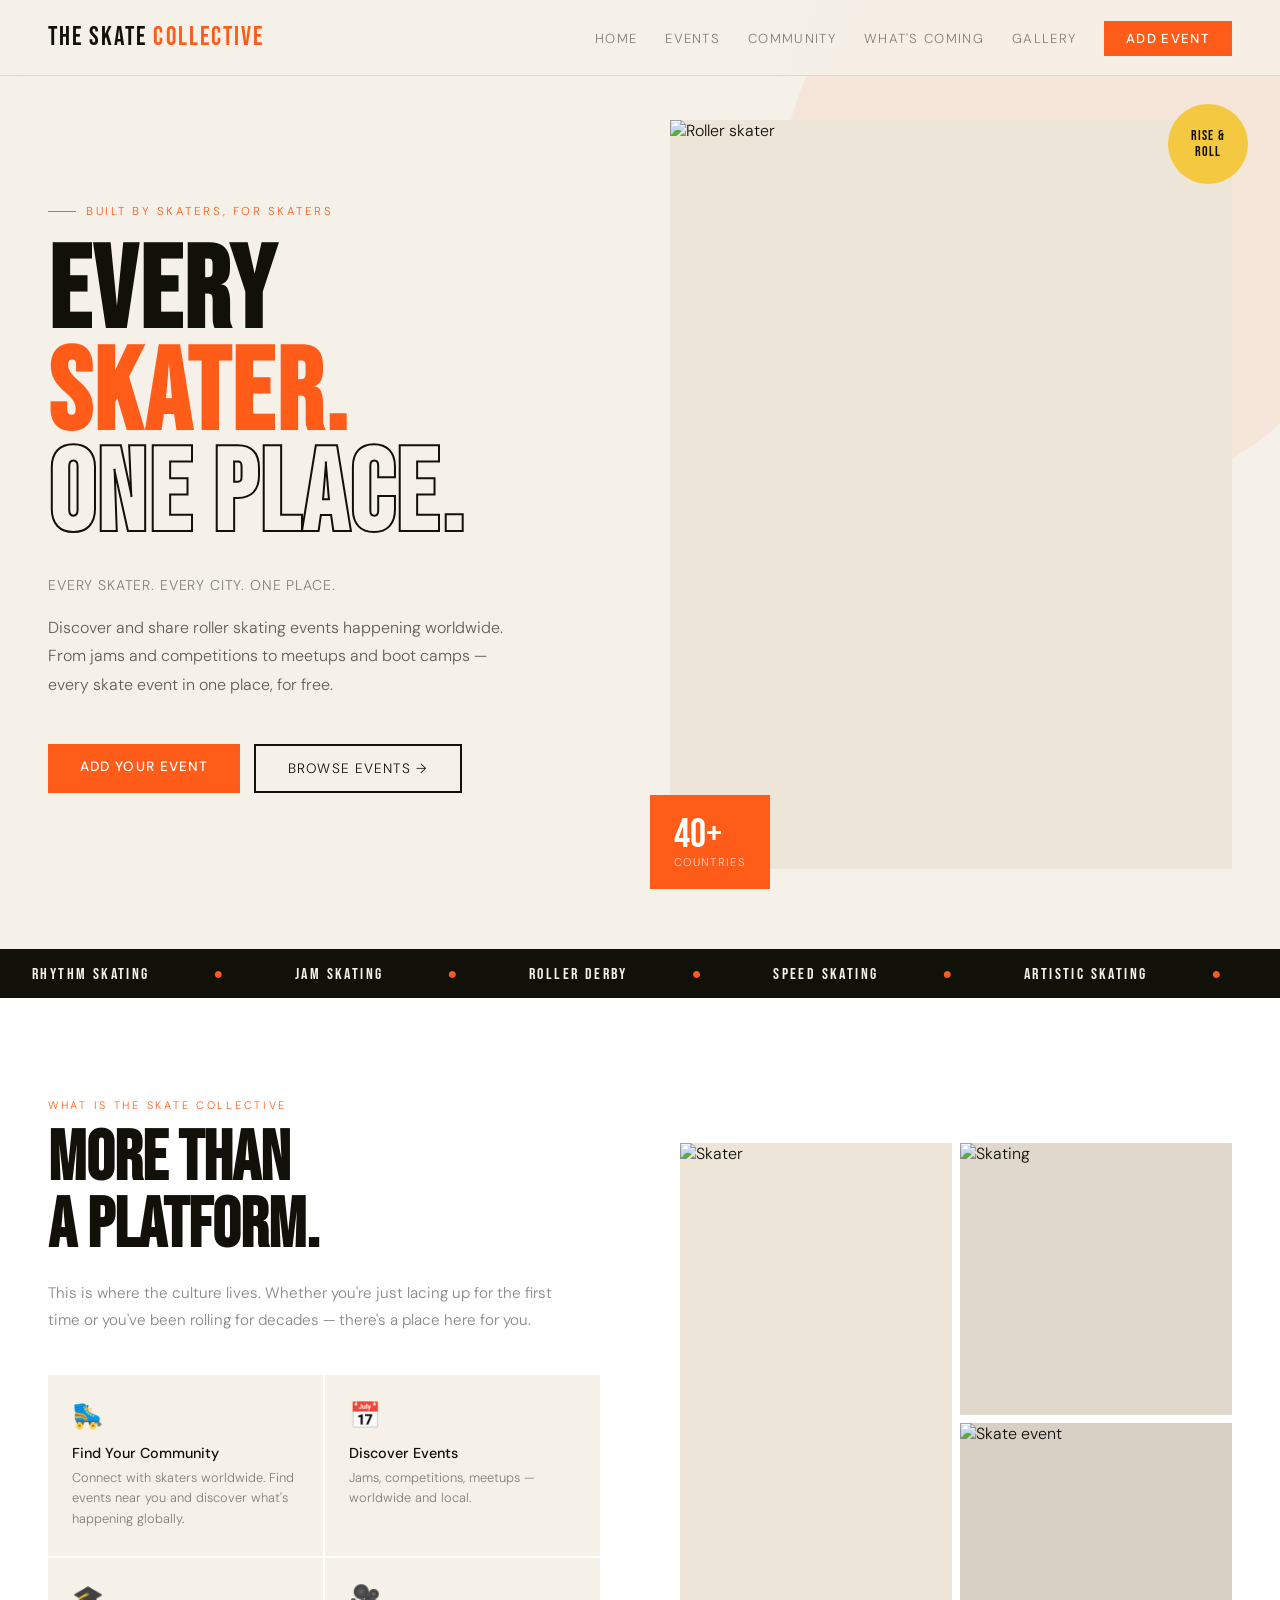
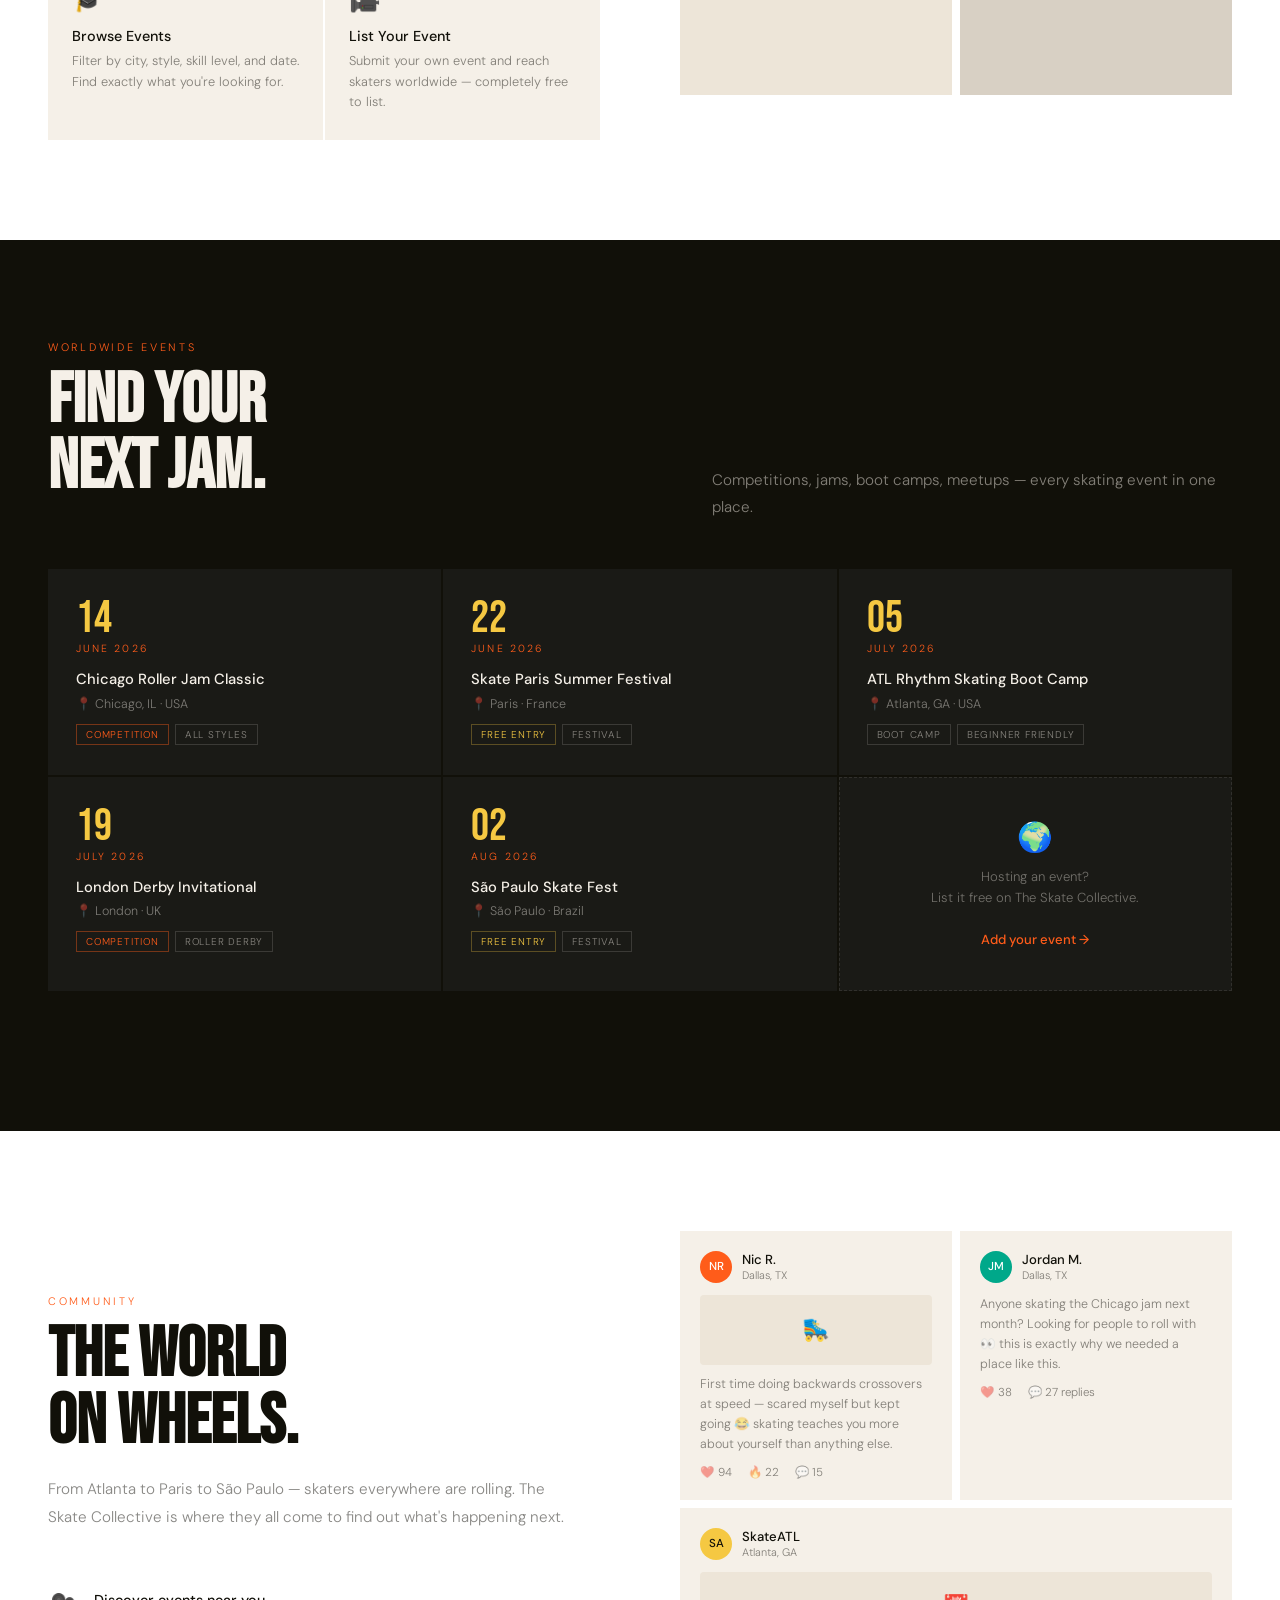
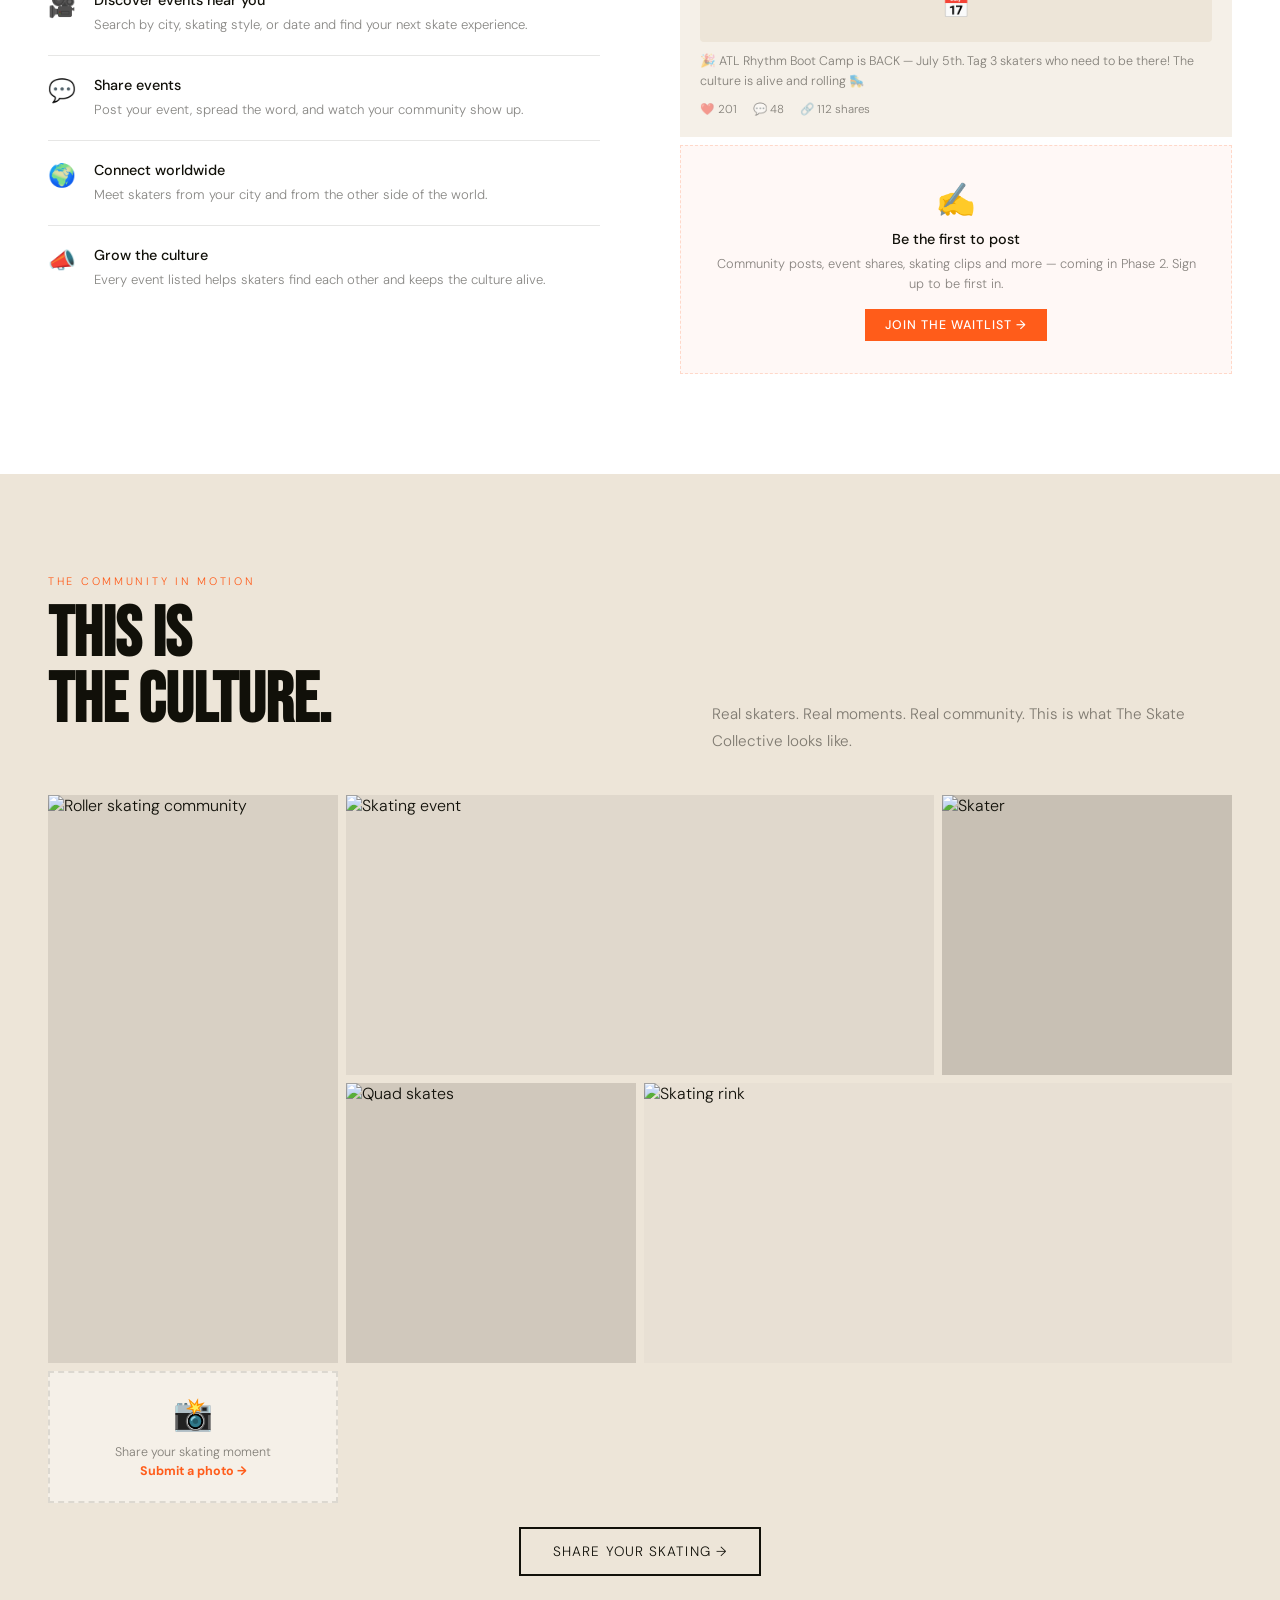
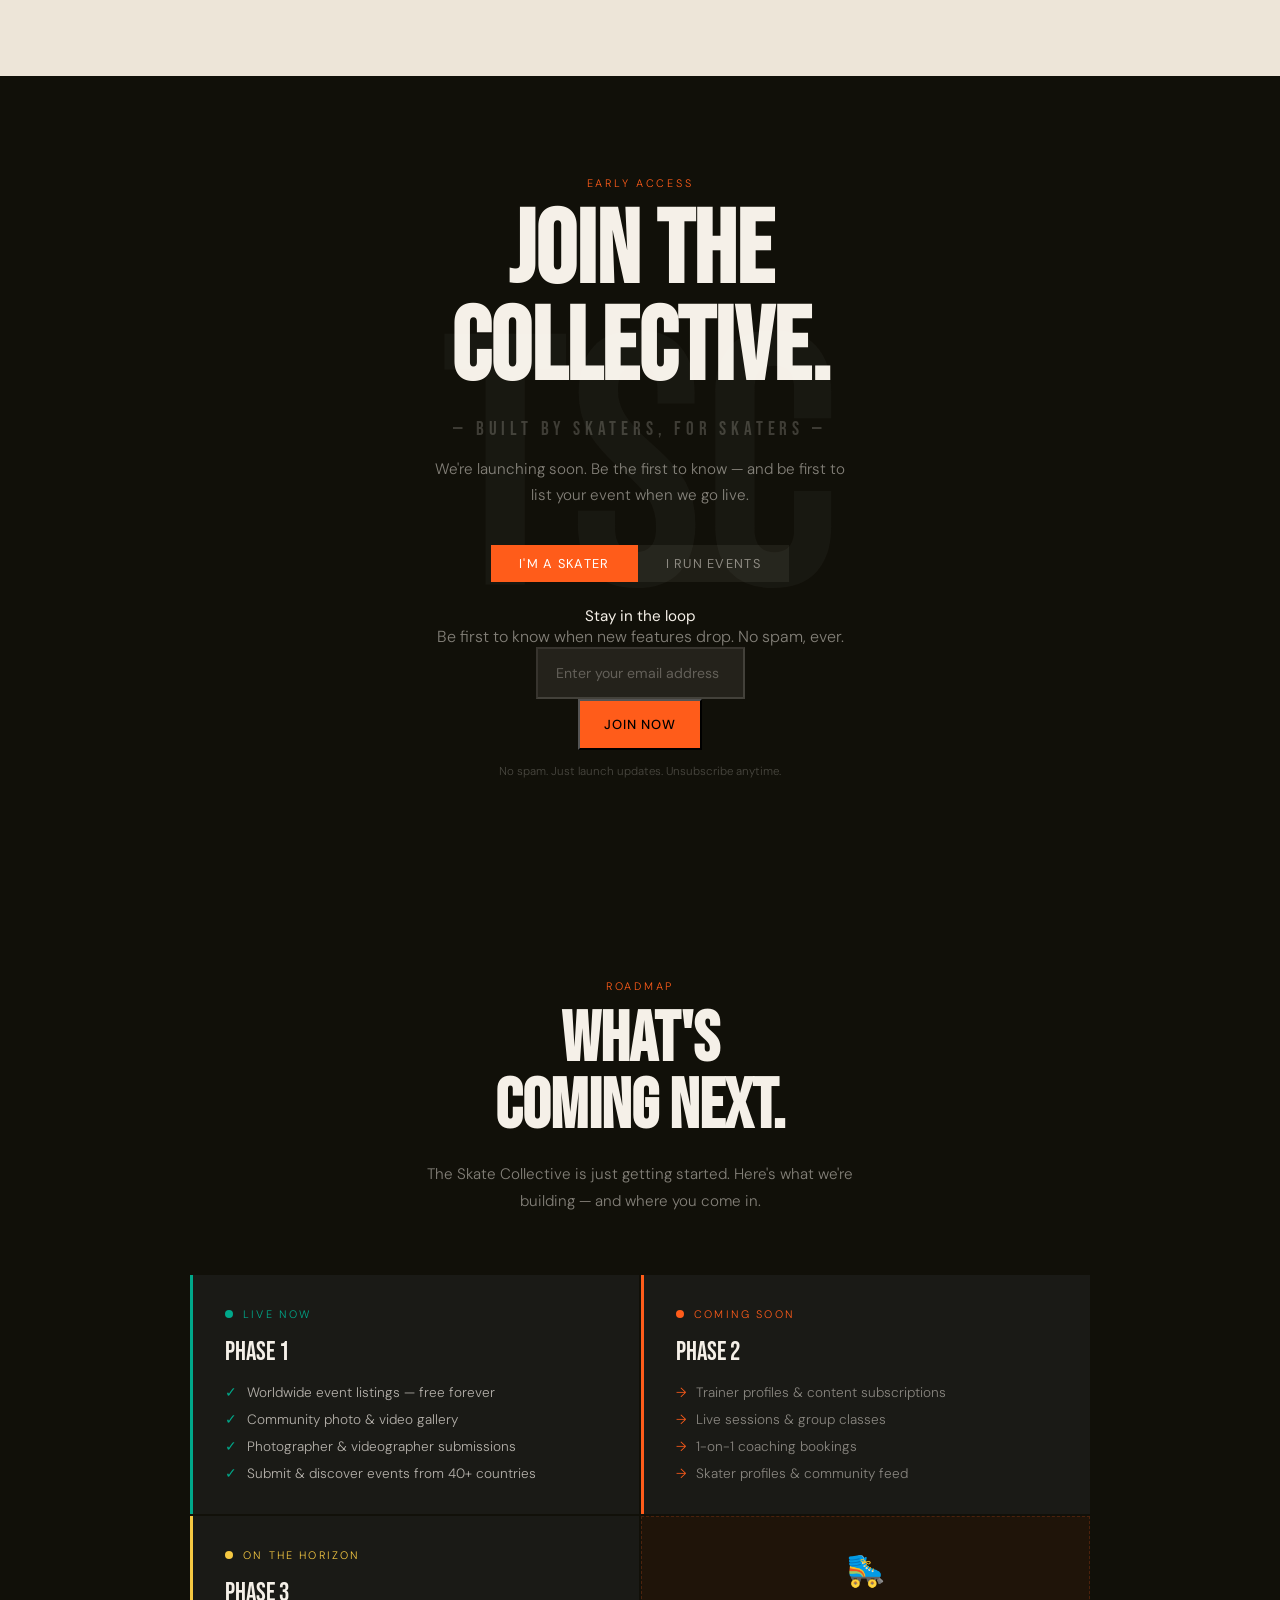
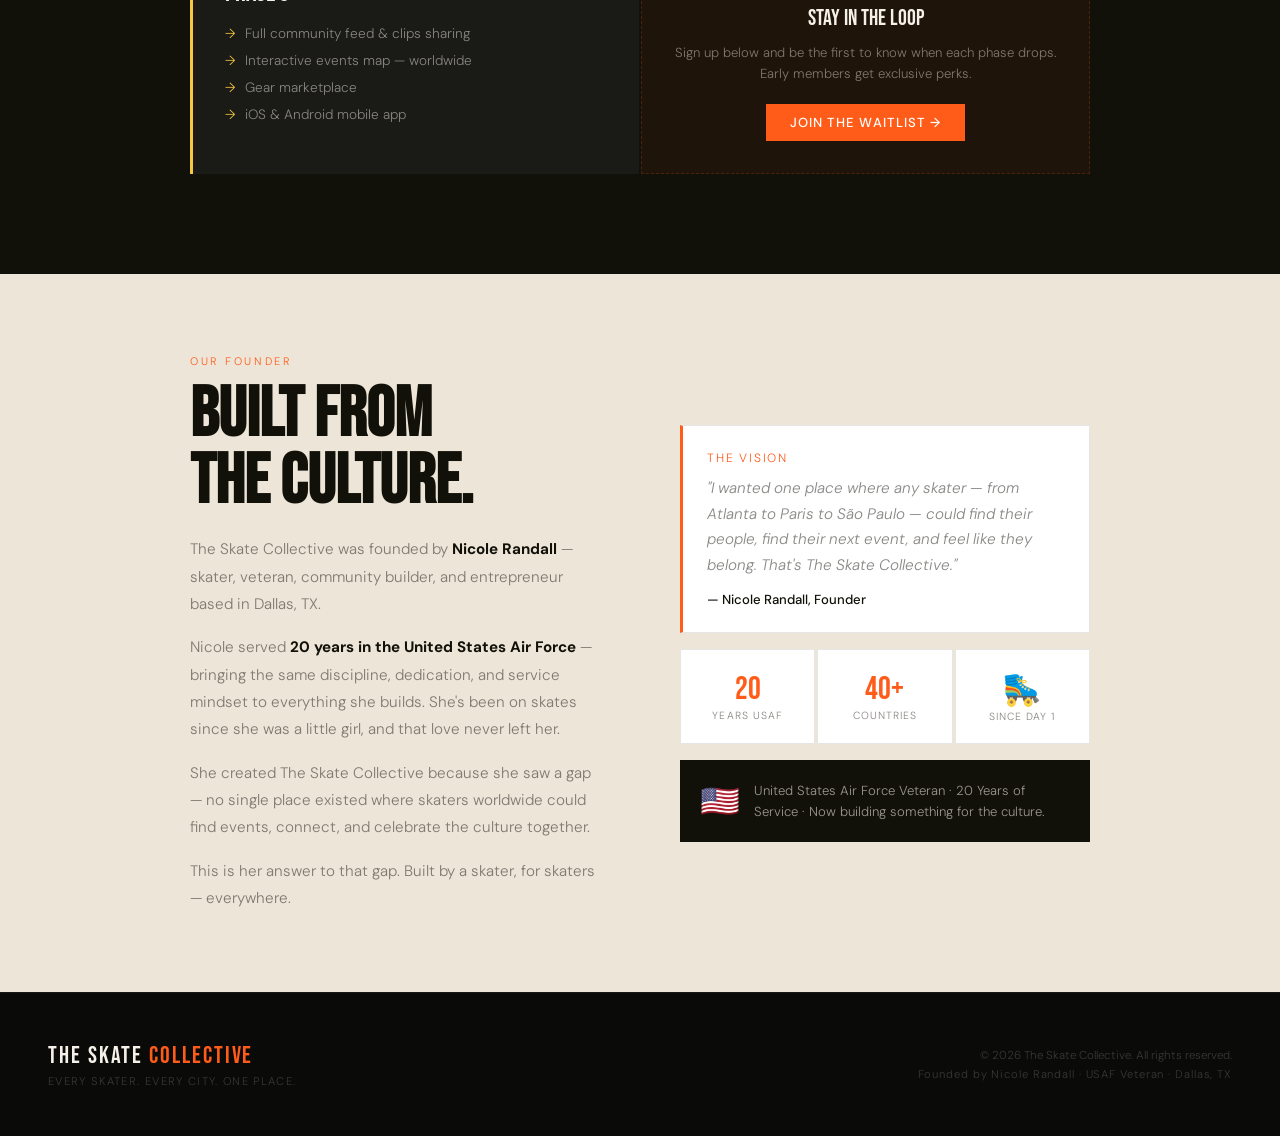
==== commit fb348f2d: "Add files via upload" ====
--- a/files/index.html
+++ b/files/index.html
@@ -353,7 +353,7 @@
       <div class="events-add-text">Hosting an event?<br>List it free on The Skate Collective.<br><br><a href='submit-event.html' style="color:var(--orange); text-decoration:none; font-weight:500">Add your event →</a></div>
     </div>
   </div>
-  <div style="text-align:center" class="reveal">
+  <div style="text-align:center; display:none" class="reveal">
     <a href="#waitlist" class="btn-primary">See all events →</a>
   </div>
 </section>
@@ -721,44 +721,52 @@
   document.querySelectorAll('.reveal').forEach(r => obs.observe(r));
 
   // ════════════════════════════════════════════════════════════════════
-  //  APPROVED EVENTS  —  this is your live events list.
-  //  TO APPROVE AN EVENT: open the submission email, copy the ready-made
-  //  line it gives you ("add_to_site_paste_this"), and paste it right below
-  //  the marked line. Save the file and redeploy. That's it.
-  //  TO REMOVE AN EVENT: delete its line.
+  //  EVENTS  —  these now come from your Airtable automatically.
+  //  You manage events in Airtable: add a row, tick the "Approved" box, and
+  //  it appears here on its own. You do NOT edit this file to add events.
+  //  The list below is only a FALLBACK, shown if Airtable can't be reached,
+  //  so the page never looks empty. You can delete these once you have real
+  //  approved events in Airtable.
   // ════════════════════════════════════════════════════════════════════
   const EVENTS = [
     { day: "14", month: "June 2026", name: "Chicago Roller Jam Classic", loc: "Chicago, IL · USA", types: ["Competition","All styles"], free: false },
     { day: "22", month: "June 2026", name: "Skate Paris Summer Festival", loc: "Paris · France", types: ["Festival"], free: true },
     { day: "05", month: "July 2026", name: "ATL Rhythm Skating Boot Camp", loc: "Atlanta, GA · USA", types: ["Boot Camp","Beginner friendly"], free: false },
     { day: "19", month: "July 2026", name: "London Derby Invitational", loc: "London · UK", types: ["Competition","Roller Derby"], free: false },
-    { day: "02", month: "Aug 2026", name: "São Paulo Skate Fest", loc: "São Paulo · Brazil", types: ["Festival"], free: true },
-
-    // ⬇️  PASTE NEWLY APPROVED EVENTS BELOW THIS LINE (one per line, from your email)  ⬇️
-
-
+    { day: "02", month: "Aug 2026", name: "São Paulo Skate Fest", loc: "São Paulo · Brazil", types: ["Festival"], free: true }
   ];
 
-  (function renderEvents() {
+  function eventCardHTML(ev) {
+    const tags = (ev.types || []).map(function (t) {
+      const cls = /competition/i.test(t) ? 'etag etag-comp' : 'etag';
+      return '<span class="' + cls + '">' + t + '</span>';
+    }).join('');
+    const freeTag = ev.free ? '<span class="etag etag-free">Free entry</span>' : '';
+    return '<div class="event-card">' +
+        '<div class="event-date-num">' + (ev.day || '') + '</div>' +
+        '<div class="event-date-mo">' + (ev.month || '') + '</div>' +
+        '<div class="event-name">' + (ev.name || '') + '</div>' +
+        '<div class="event-loc">📍 ' + (ev.loc || '') + '</div>' +
+        '<div class="event-tags">' + freeTag + tags + '</div>' +
+      '</div>';
+  }
+
+  function renderEventList(list) {
     const grid = document.getElementById('events-grid');
     if (!grid) return;
     const addCard = grid.querySelector('.events-add');
-    EVENTS.forEach(function(ev) {
-      const tags = (ev.types || []).map(function(t) {
-        const cls = /competition/i.test(t) ? 'etag etag-comp' : 'etag';
-        return '<span class="' + cls + '">' + t + '</span>';
-      }).join('');
-      const freeTag = ev.free ? '<span class="etag etag-free">Free entry</span>' : '';
-      const html =
-        '<div class="event-card">' +
-          '<div class="event-date-num">' + (ev.day || '') + '</div>' +
-          '<div class="event-date-mo">' + (ev.month || '') + '</div>' +
-          '<div class="event-name">' + (ev.name || '') + '</div>' +
-          '<div class="event-loc">📍 ' + (ev.loc || '') + '</div>' +
-          '<div class="event-tags">' + freeTag + tags + '</div>' +
-        '</div>';
-      addCard.insertAdjacentHTML('beforebegin', html);
-    });
+    grid.querySelectorAll('.event-card').forEach(function (c) { c.remove(); });
+    list.forEach(function (ev) { addCard.insertAdjacentHTML('beforebegin', eventCardHTML(ev)); });
+  }
+
+  (function loadEvents() {
+    fetch('/.netlify/functions/get-events')
+      .then(function (r) { return r.ok ? r.json() : Promise.reject(); })
+      .then(function (list) {
+        if (Array.isArray(list) && list.length) renderEventList(list);
+        else renderEventList(EVENTS); // Airtable empty → show fallback
+      })
+      .catch(function () { renderEventList(EVENTS); }); // couldn't reach Airtable → fallback
   })();
 
   let currentTab = 'skater';
@@ -778,11 +786,23 @@
     }
     document.getElementById('emailInput').style.borderColor = '';
     try {
-      const existing = await window.storage.get('signups').catch(() => null);
-      const list = existing ? JSON.parse(existing.value) : [];
-      list.push({ email, type: currentTab, date: new Date().toISOString() });
-      await window.storage.set('signups', JSON.stringify(list));
-    } catch(e) {}
+      const res = await fetch('https://api.web3forms.com/submit', {
+        method: 'POST',
+        headers: { 'Content-Type': 'application/json', 'Accept': 'application/json' },
+        body: JSON.stringify({
+          access_key: '99e7a699-bec0-490a-8b76-e37921a9cb6f',
+          subject: 'New waitlist signup — ' + currentTab,
+          from_name: 'The Skate Collective',
+          signup_type: currentTab,
+          email: email
+        })
+      });
+      const data = await res.json();
+      if (!data.success) throw new Error('failed');
+    } catch (e) {
+      document.getElementById('emailInput').style.borderColor = 'rgba(255,92,26,0.6)';
+      return;
+    }
     document.querySelector('.waitlist-form').style.display = 'none';
     document.getElementById('successMsg').classList.add('show');
   }
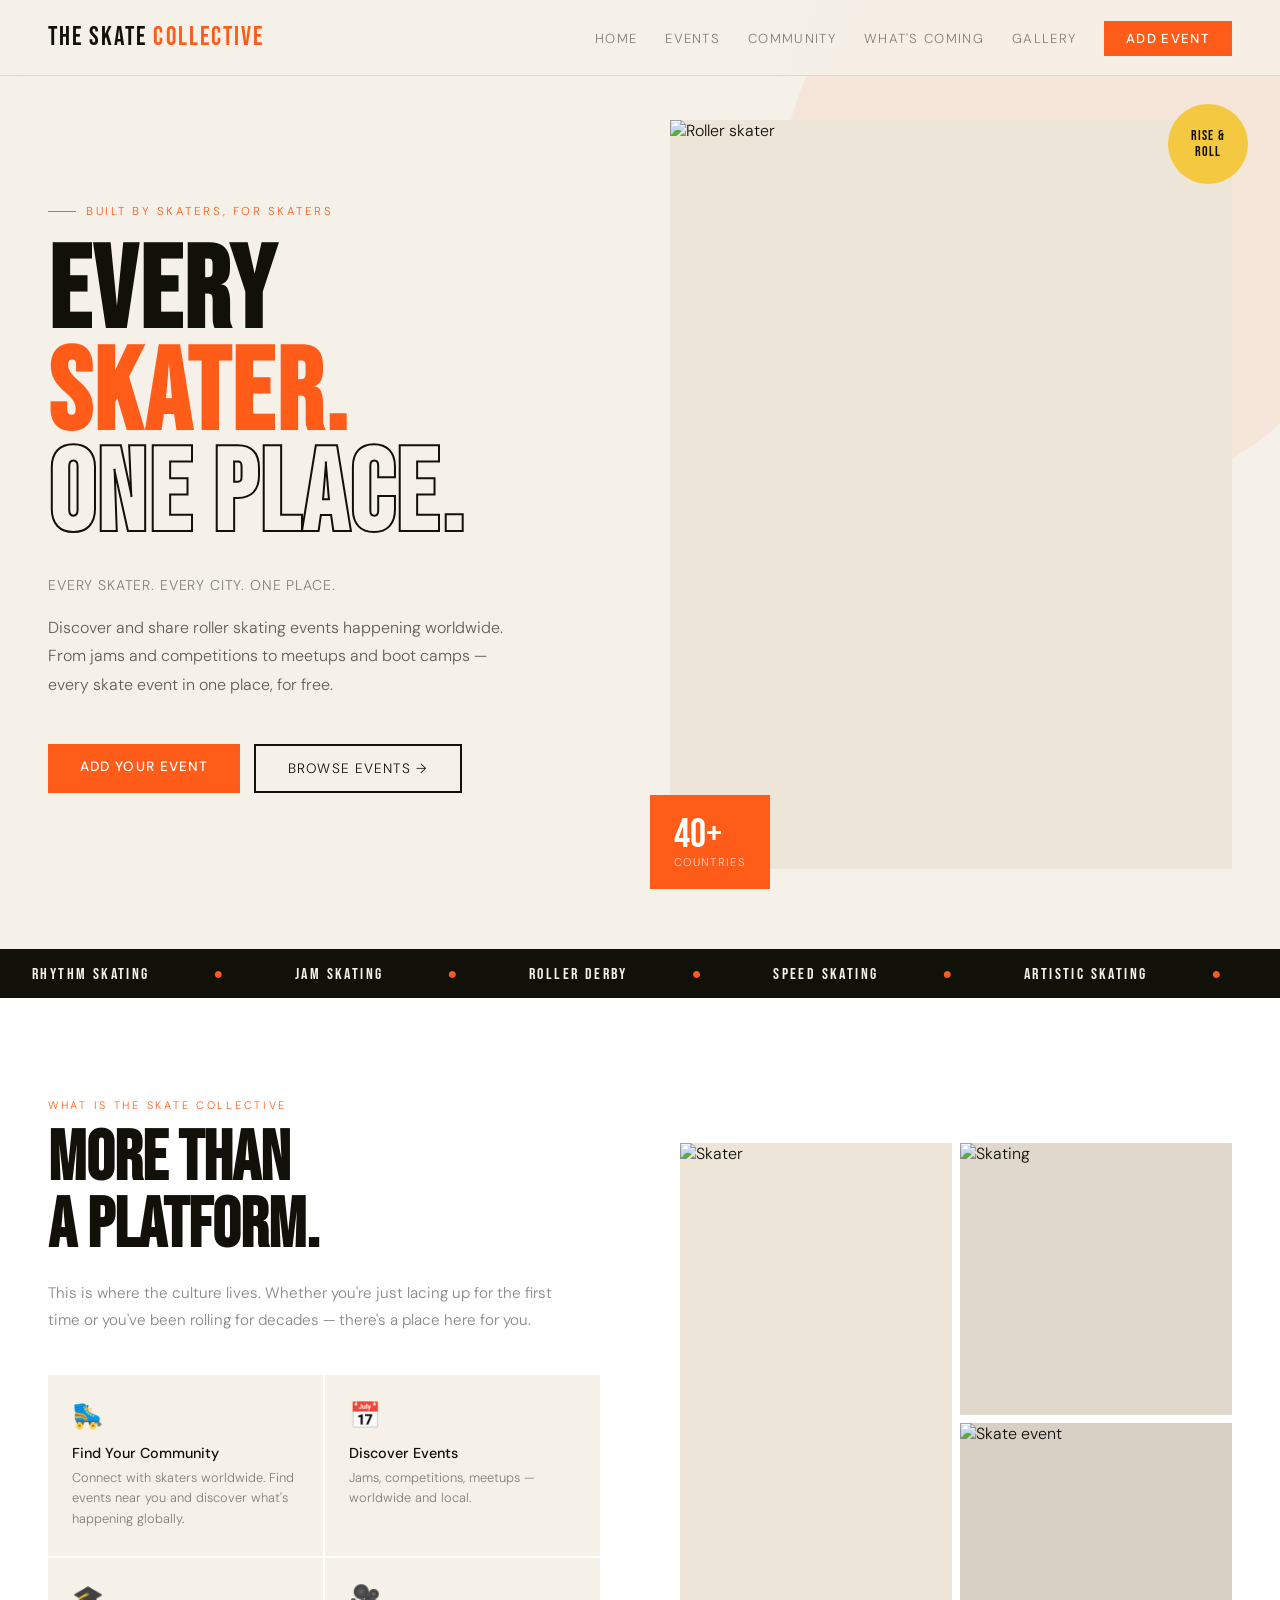
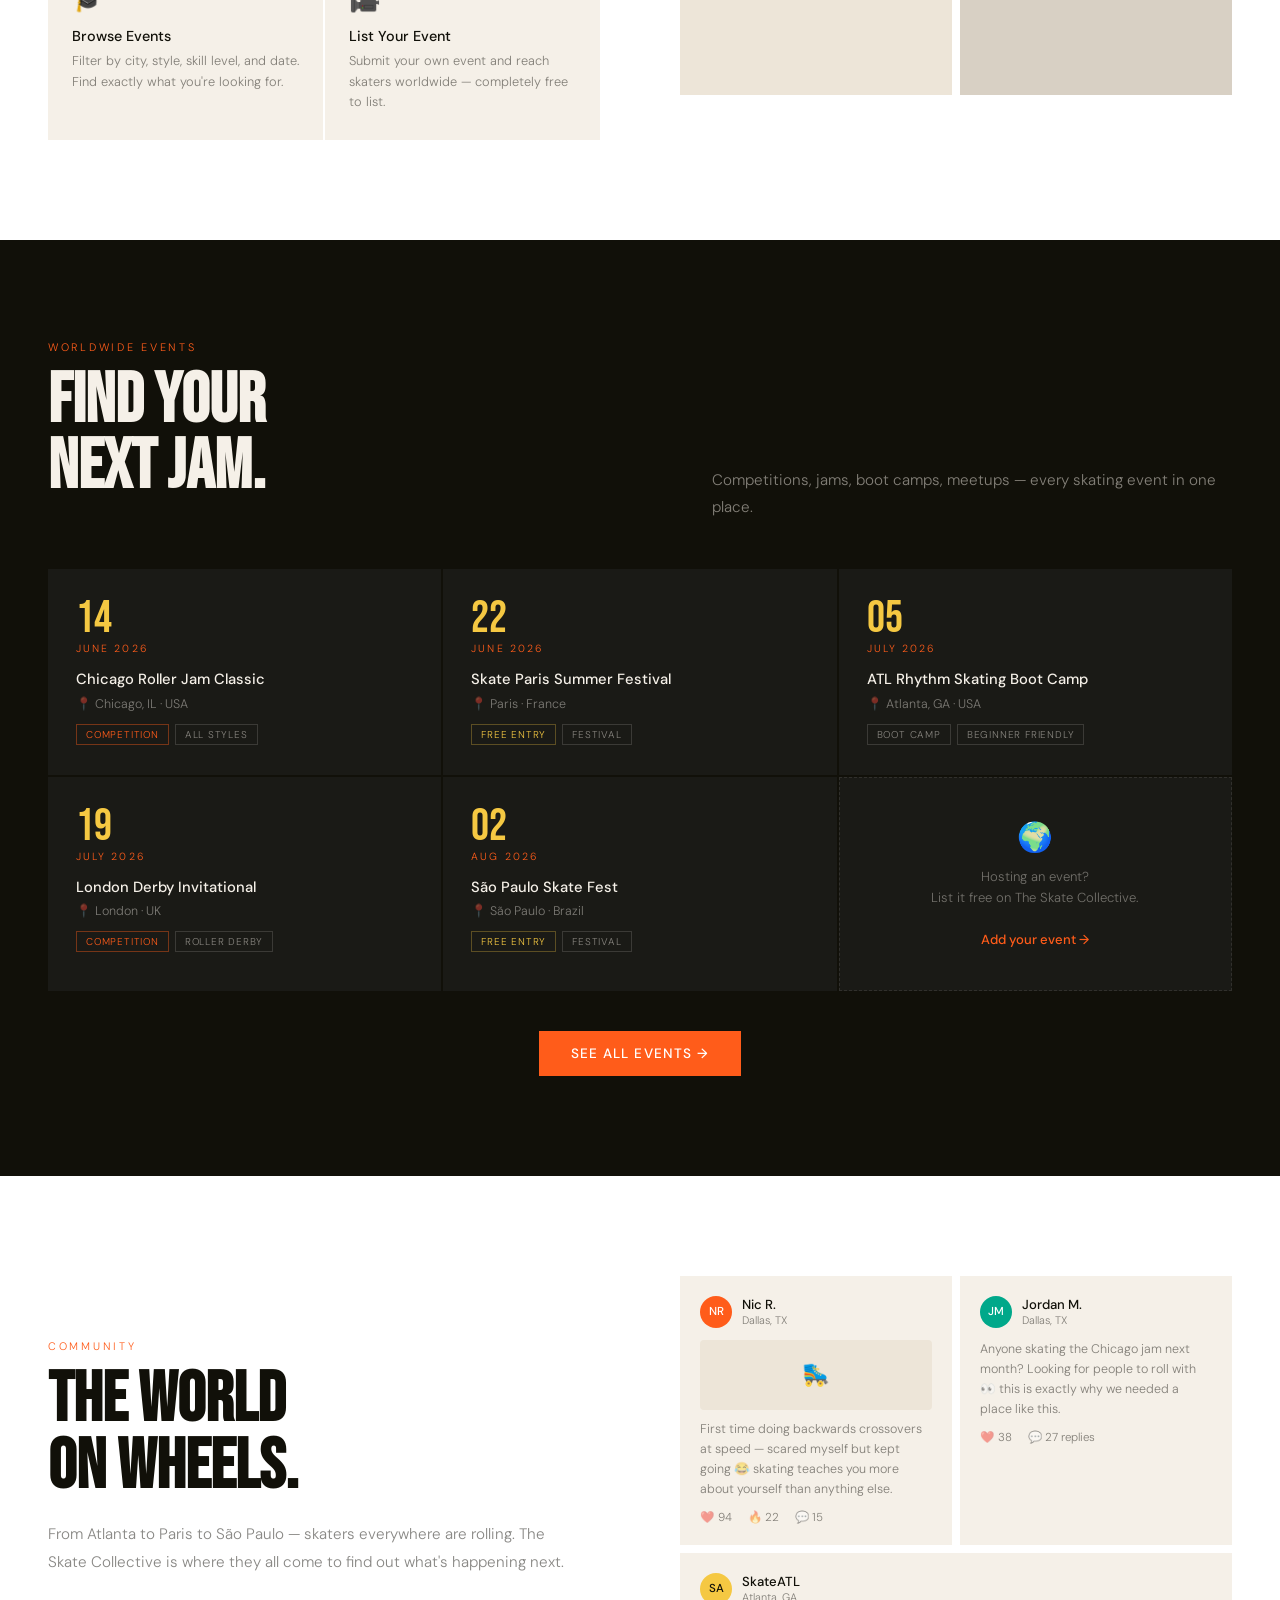
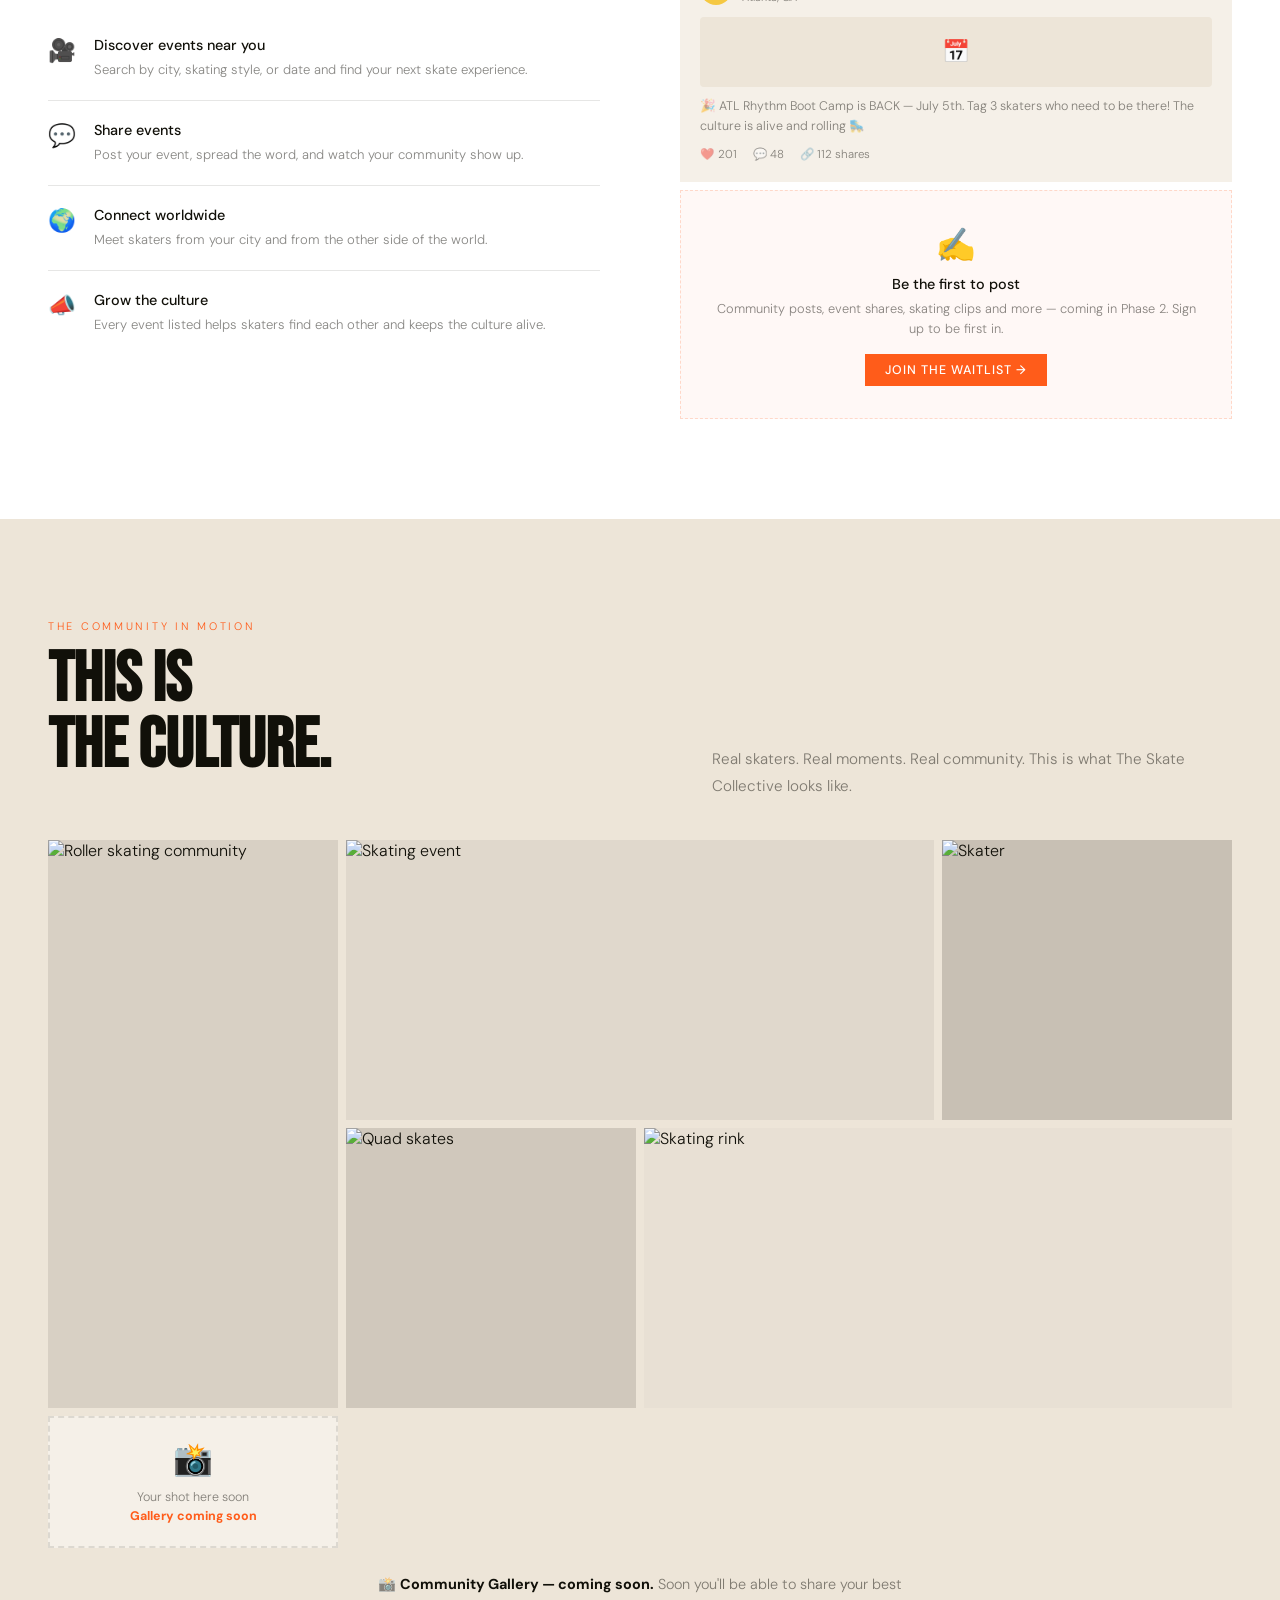
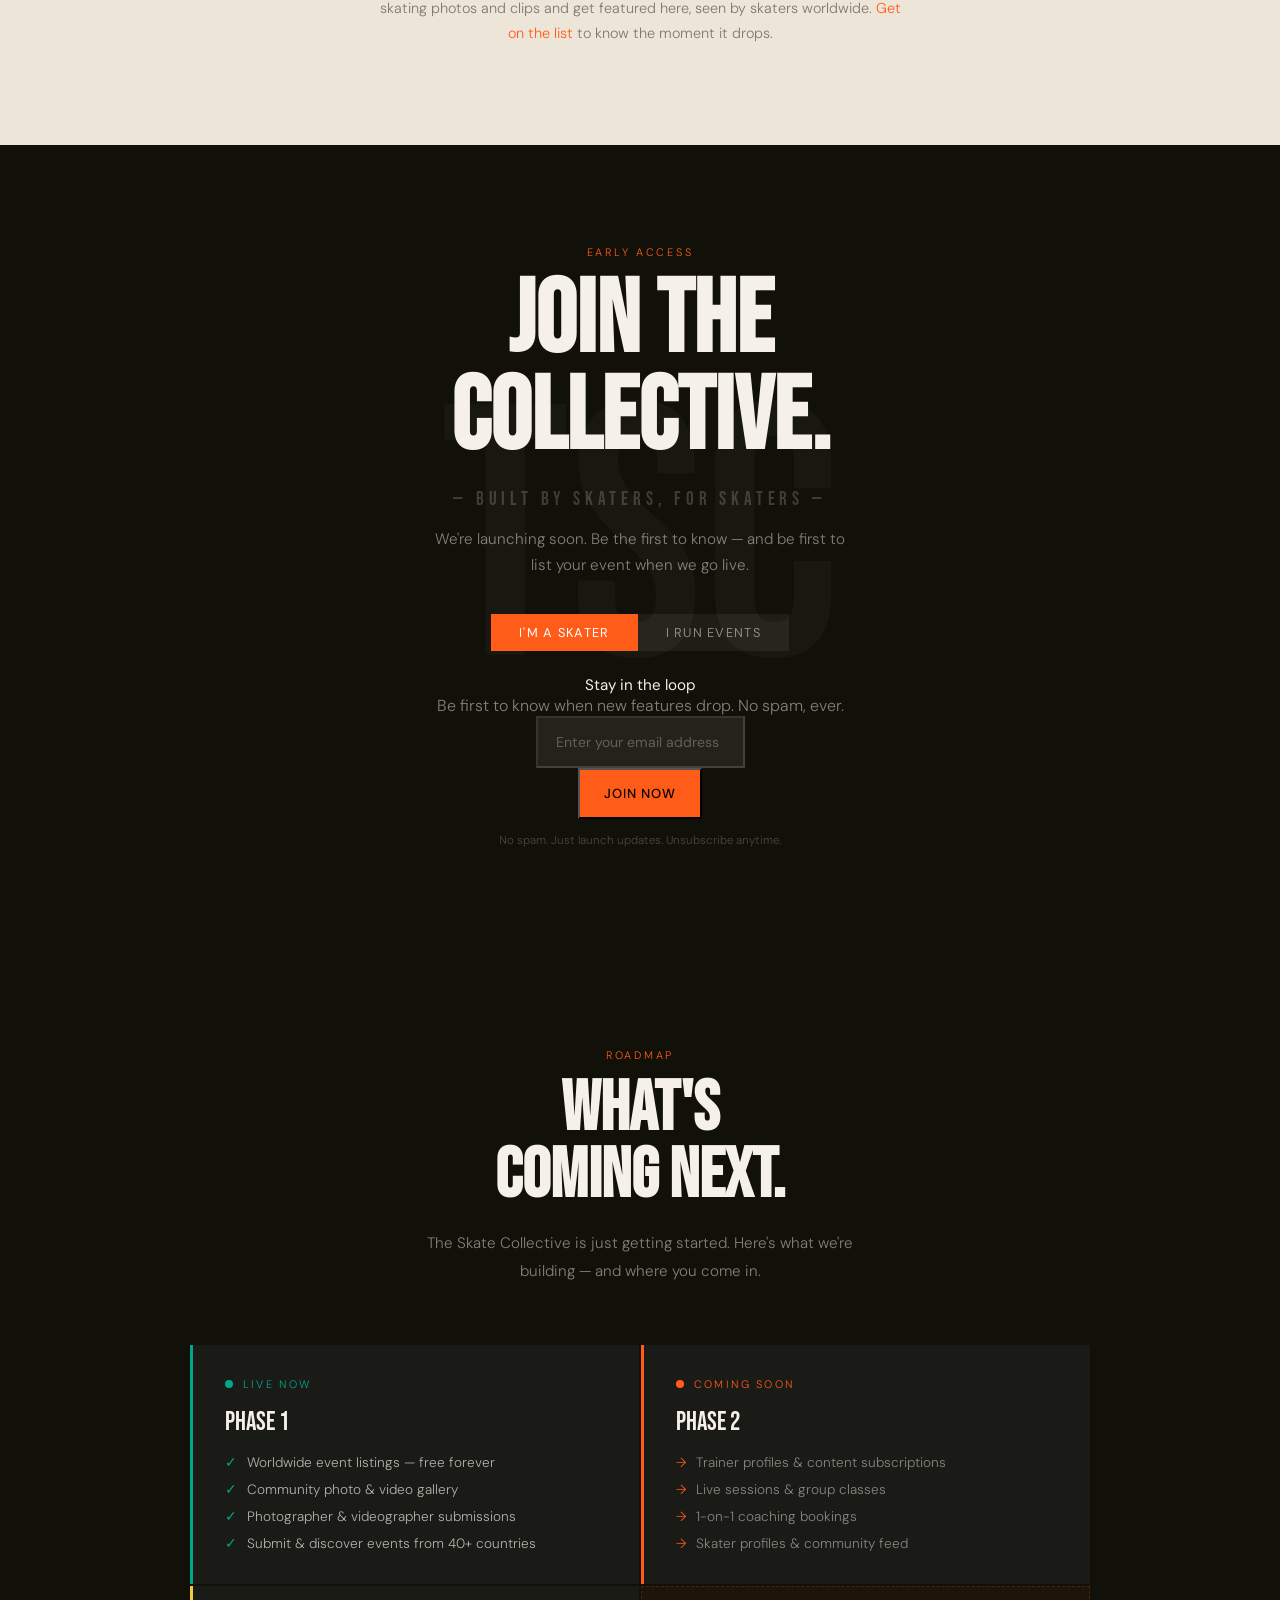
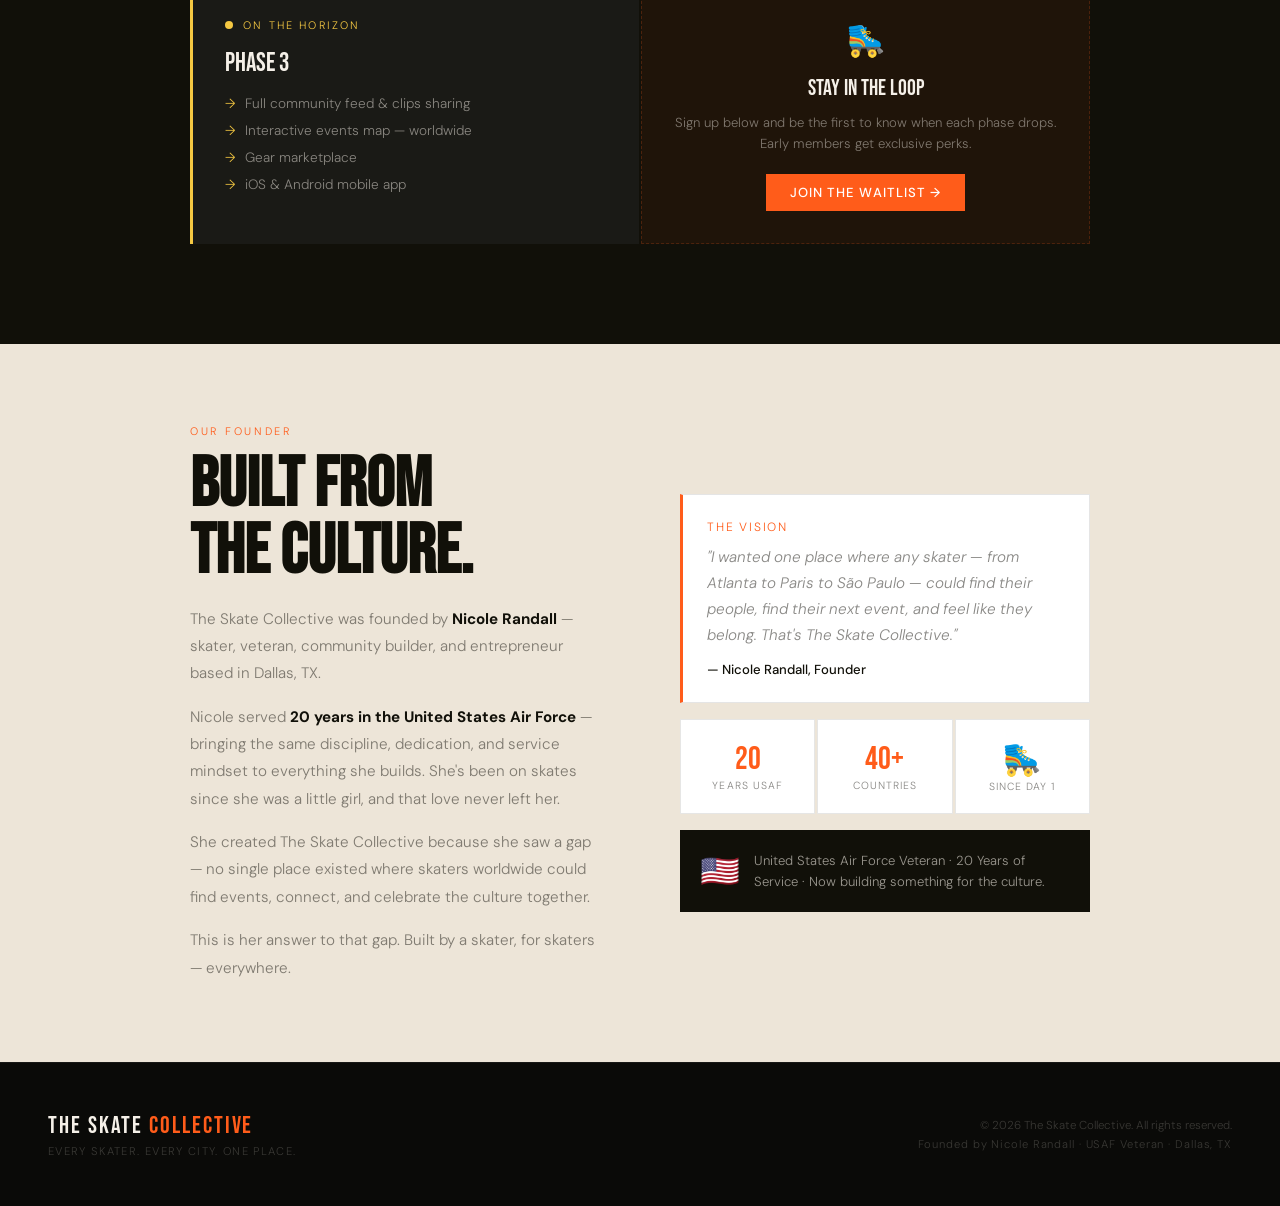
==== commit d3a284f5: "Add files via upload" ====
--- a/files/index.html
+++ b/files/index.html
@@ -353,8 +353,8 @@
       <div class="events-add-text">Hosting an event?<br>List it free on The Skate Collective.<br><br><a href='submit-event.html' style="color:var(--orange); text-decoration:none; font-weight:500">Add your event →</a></div>
     </div>
   </div>
-  <div style="text-align:center; display:none" class="reveal">
-    <a href="#waitlist" class="btn-primary">See all events →</a>
+  <div style="text-align:center" class="reveal">
+    <a href="events.html" class="btn-primary">See all events →</a>
   </div>
 </section>
 
@@ -462,13 +462,13 @@
       <img src="https://media.thetriibe.com/wp-content/uploads/2025/04/14103355/Jacoby-Cochran-at-MLK-Rink-x-Ash-Lane-x-March-24-2025_36-2048x1365.jpg" alt="Skating rink" onerror="this.parentElement.style.background='#e8e0d4'">
       <div class="gallery-overlay"><div class="gallery-caption">Friday Night Sessions · LA</div></div>
     </div>
-    <div class="gallery-placeholder" onclick="window.location.href='submit-photo.html'" style="cursor:pointer;">
+    <div class="gallery-placeholder">
       <div class="gallery-placeholder-icon">📸</div>
-      <div class="gallery-placeholder-text">Share your skating moment<br><strong>Submit a photo →</strong></div>
+      <div class="gallery-placeholder-text">Your shot here soon<br><strong>Gallery coming soon</strong></div>
     </div>
   </div>
   <div style="text-align:center" class="reveal">
-    <a href="submit-photo.html" class="btn-secondary">Share your skating →</a>
+    <p style="font-size:0.9rem; color:var(--muted); max-width:540px; margin:0 auto; line-height:1.7;">📸 <strong style="color:var(--black);">Community Gallery — coming soon.</strong> Soon you'll be able to share your best skating photos and clips and get featured here, seen by skaters worldwide. <a href="#waitlist" style="color:var(--orange); text-decoration:none;">Get on the list</a> to know the moment it drops.</p>
   </div>
 </section>
 
@@ -763,10 +763,10 @@
     fetch('/.netlify/functions/get-events')
       .then(function (r) { return r.ok ? r.json() : Promise.reject(); })
       .then(function (list) {
-        if (Array.isArray(list) && list.length) renderEventList(list);
-        else renderEventList(EVENTS); // Airtable empty → show fallback
+        if (Array.isArray(list) && list.length) renderEventList(list.slice(0, 6));
+        else renderEventList(EVENTS.slice(0, 6)); // Airtable empty → show fallback
       })
-      .catch(function () { renderEventList(EVENTS); }); // couldn't reach Airtable → fallback
+      .catch(function () { renderEventList(EVENTS.slice(0, 6)); }); // couldn't reach Airtable → fallback
   })();
 
   let currentTab = 'skater';
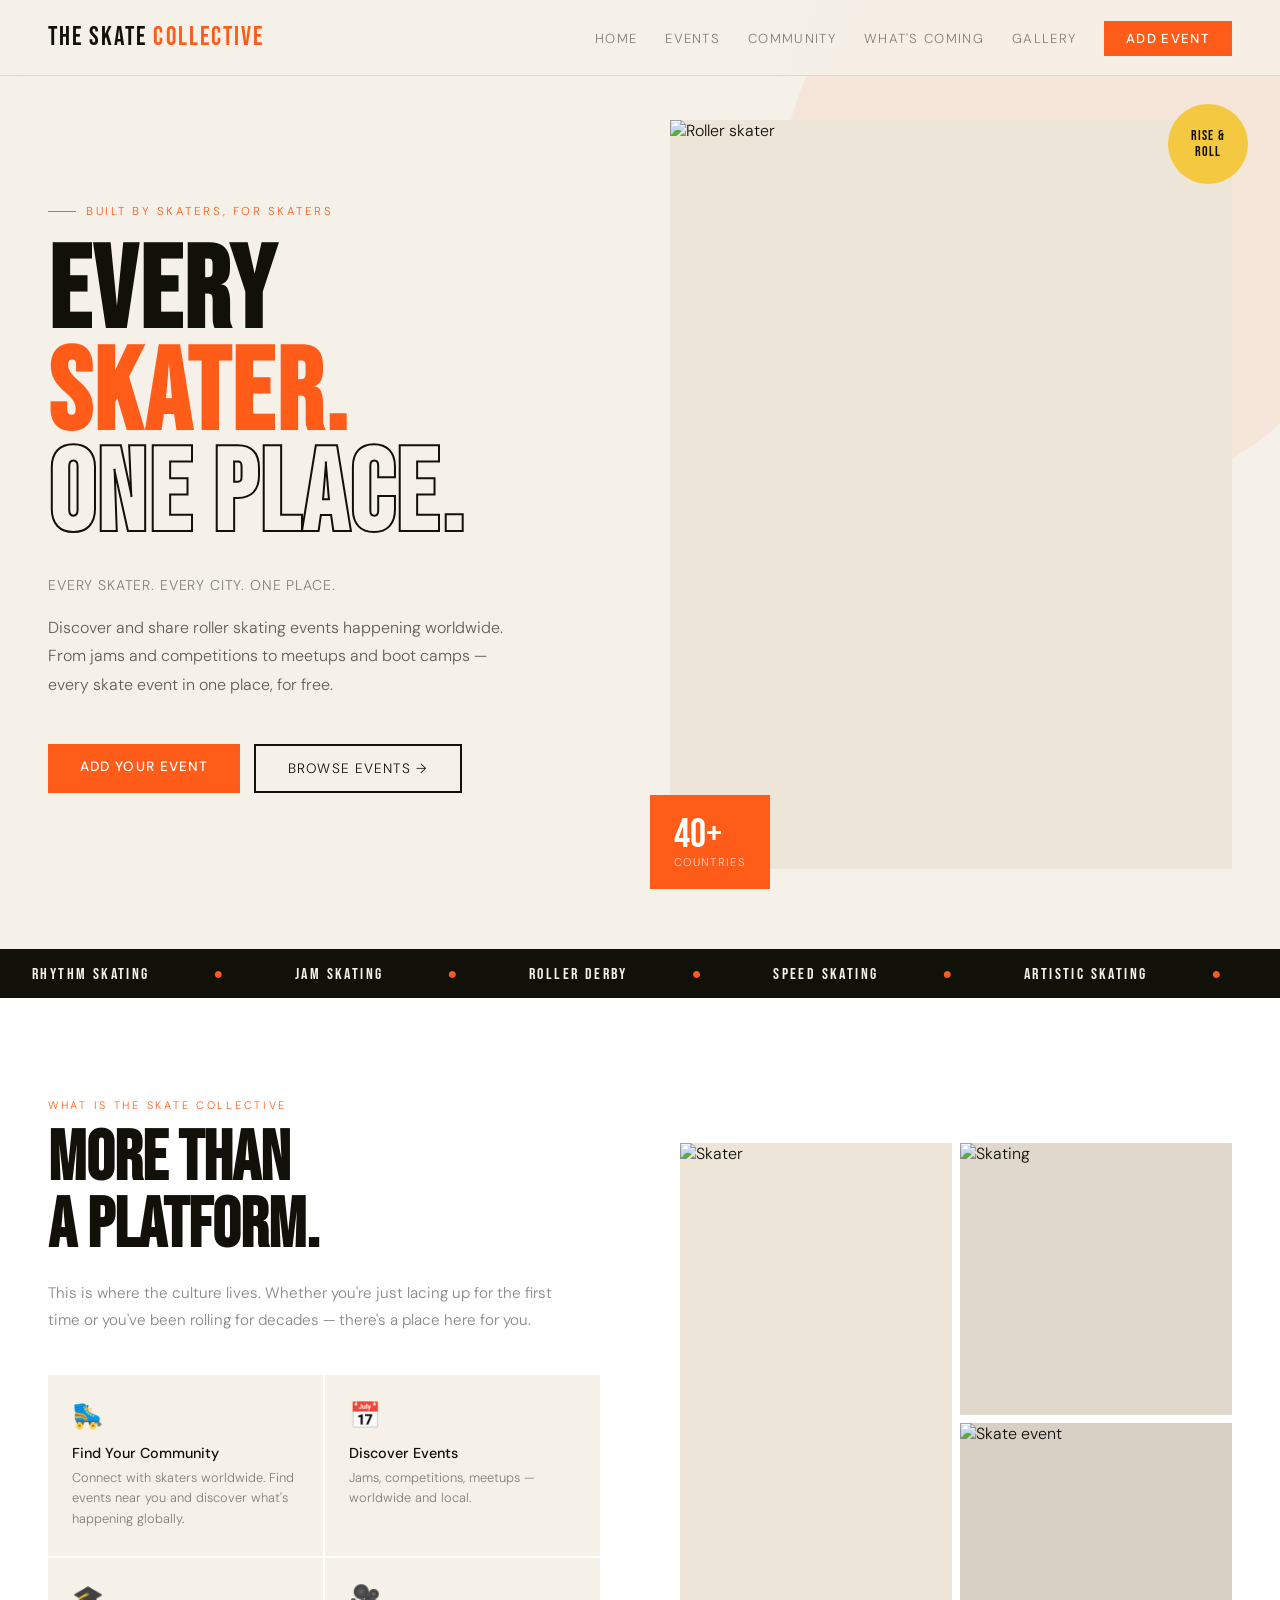
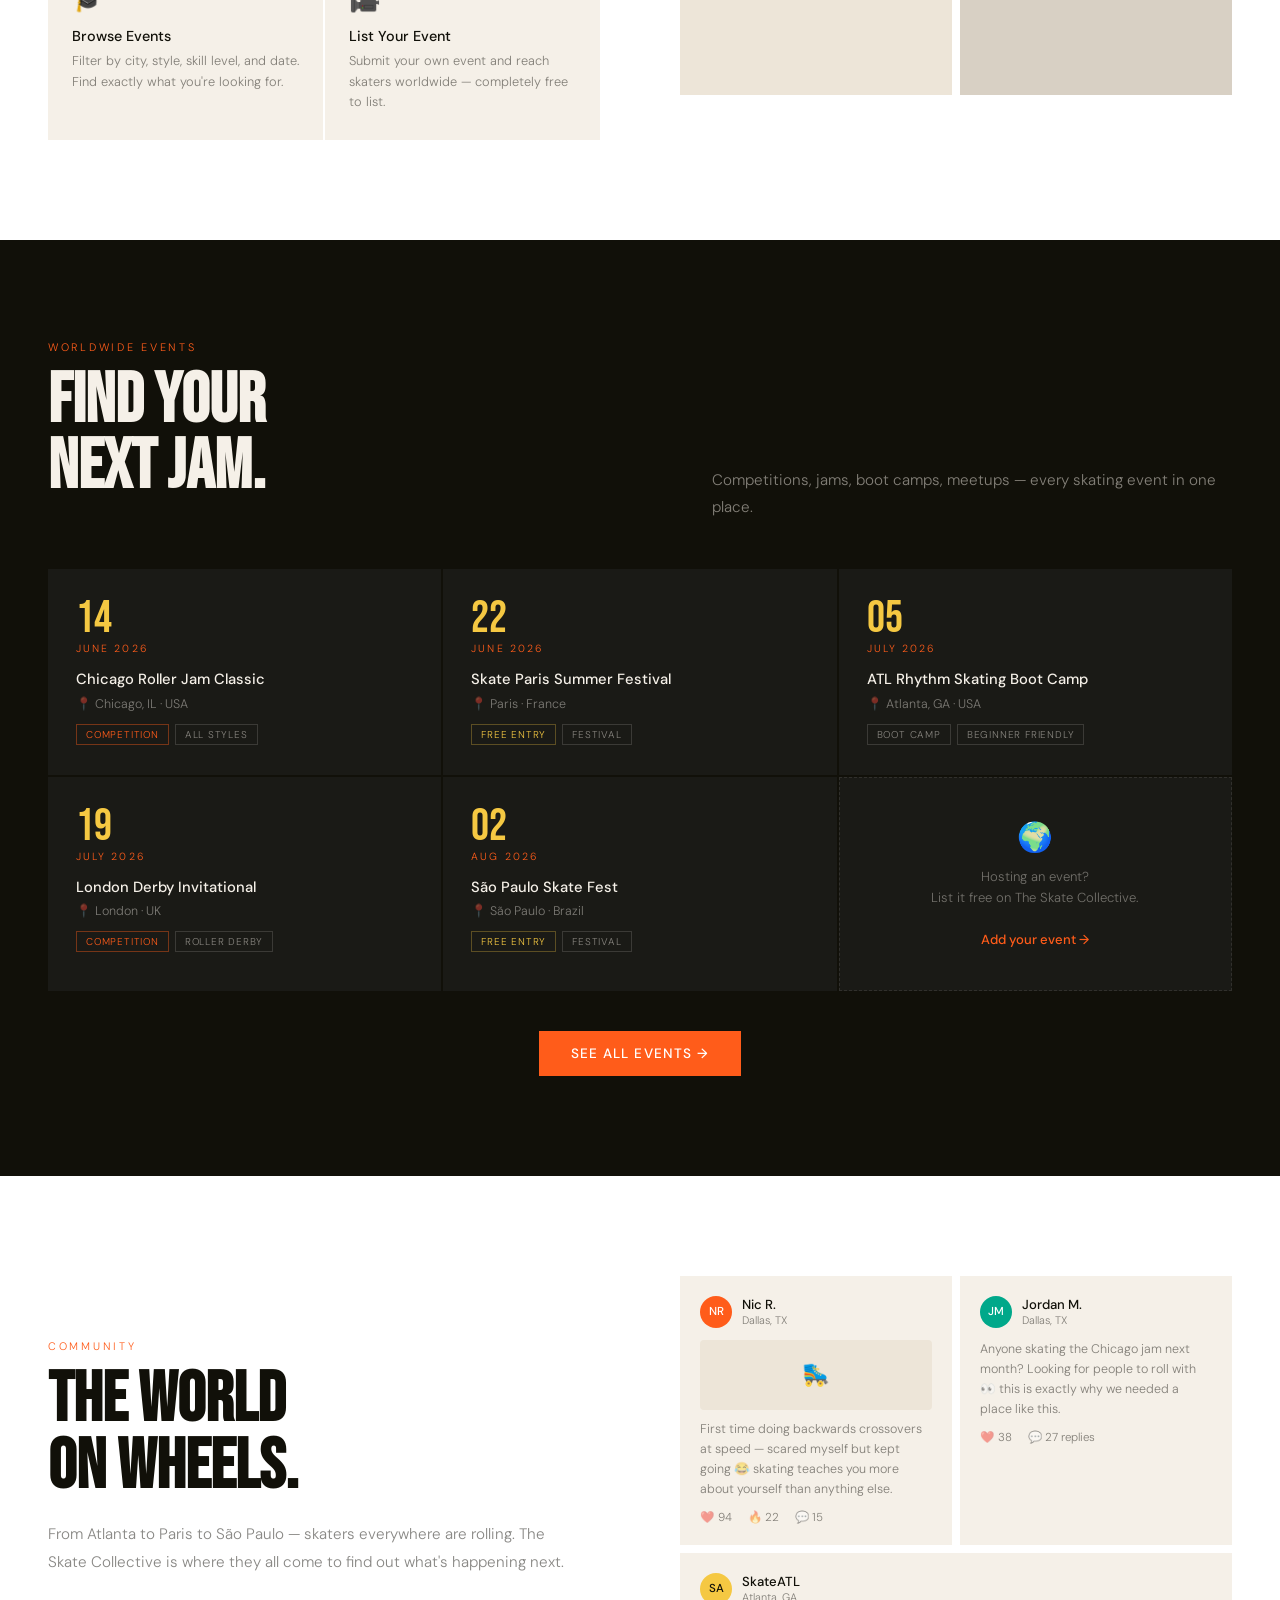
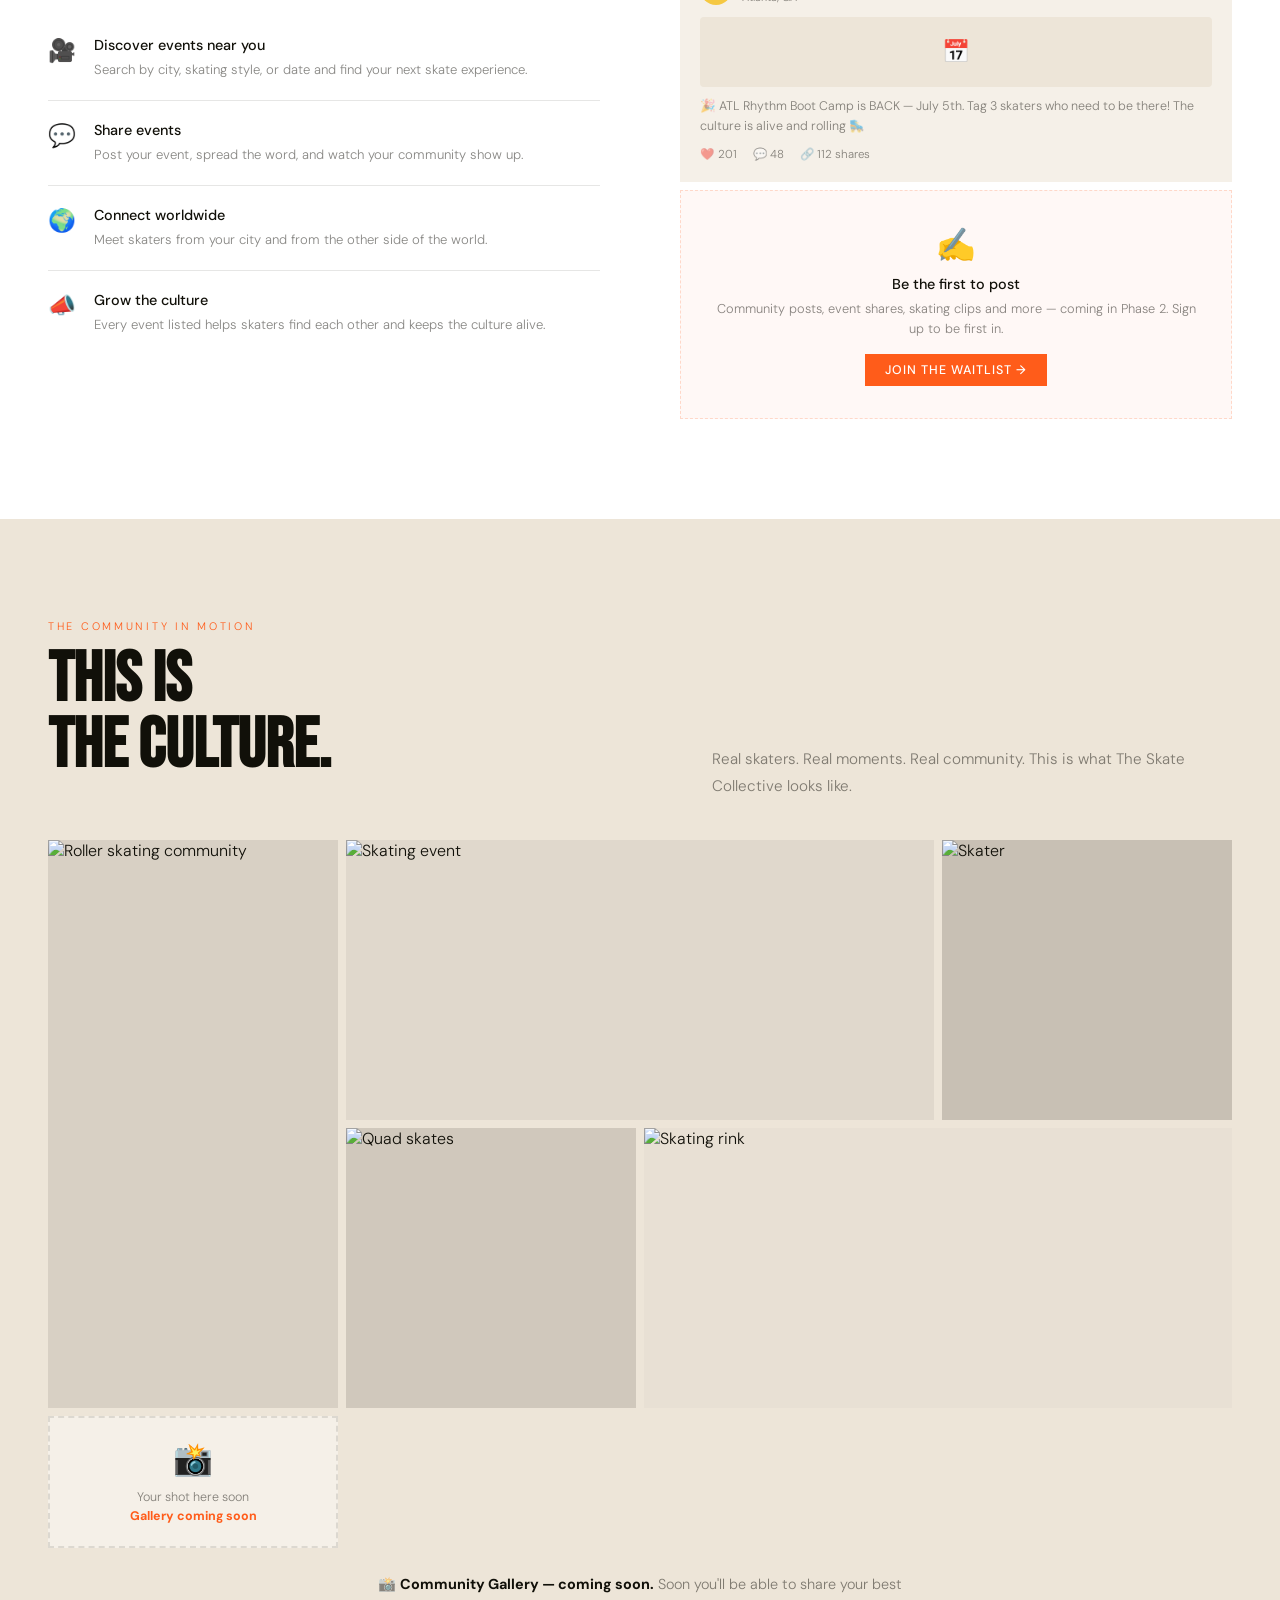
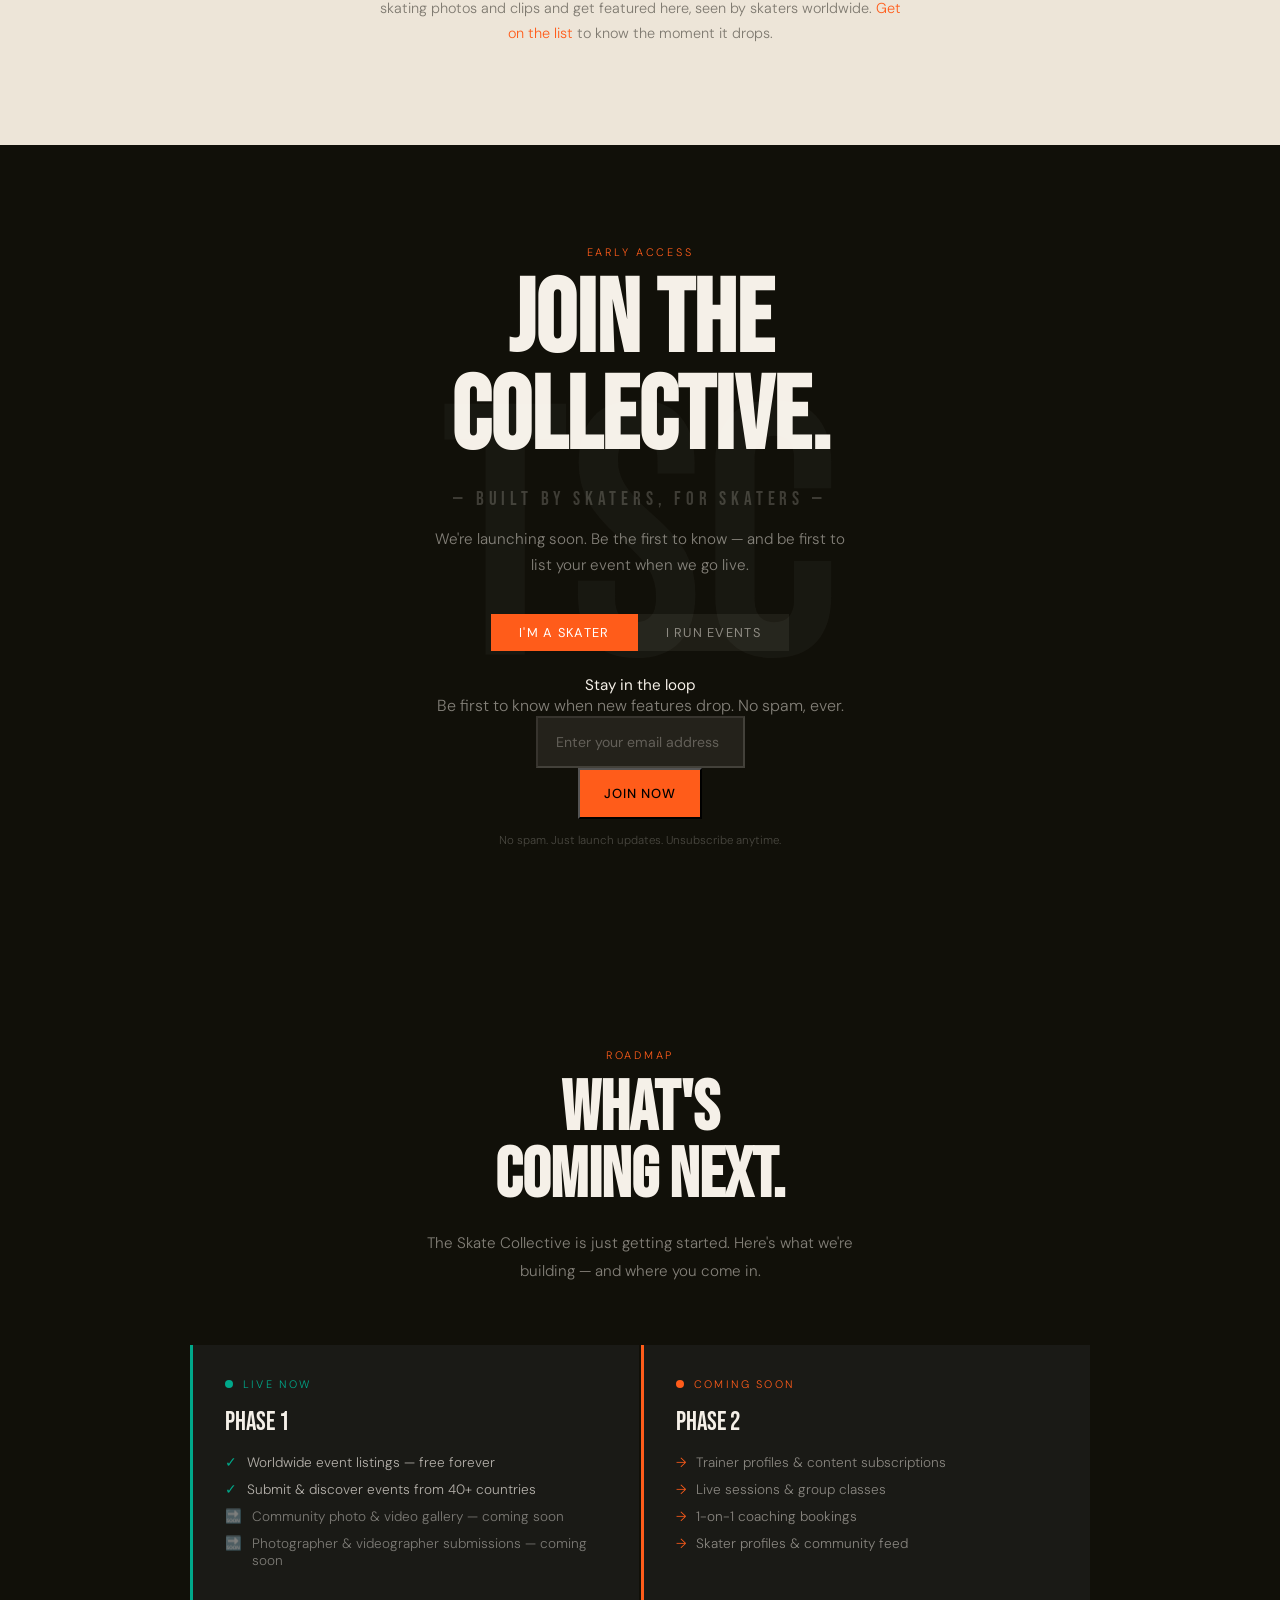
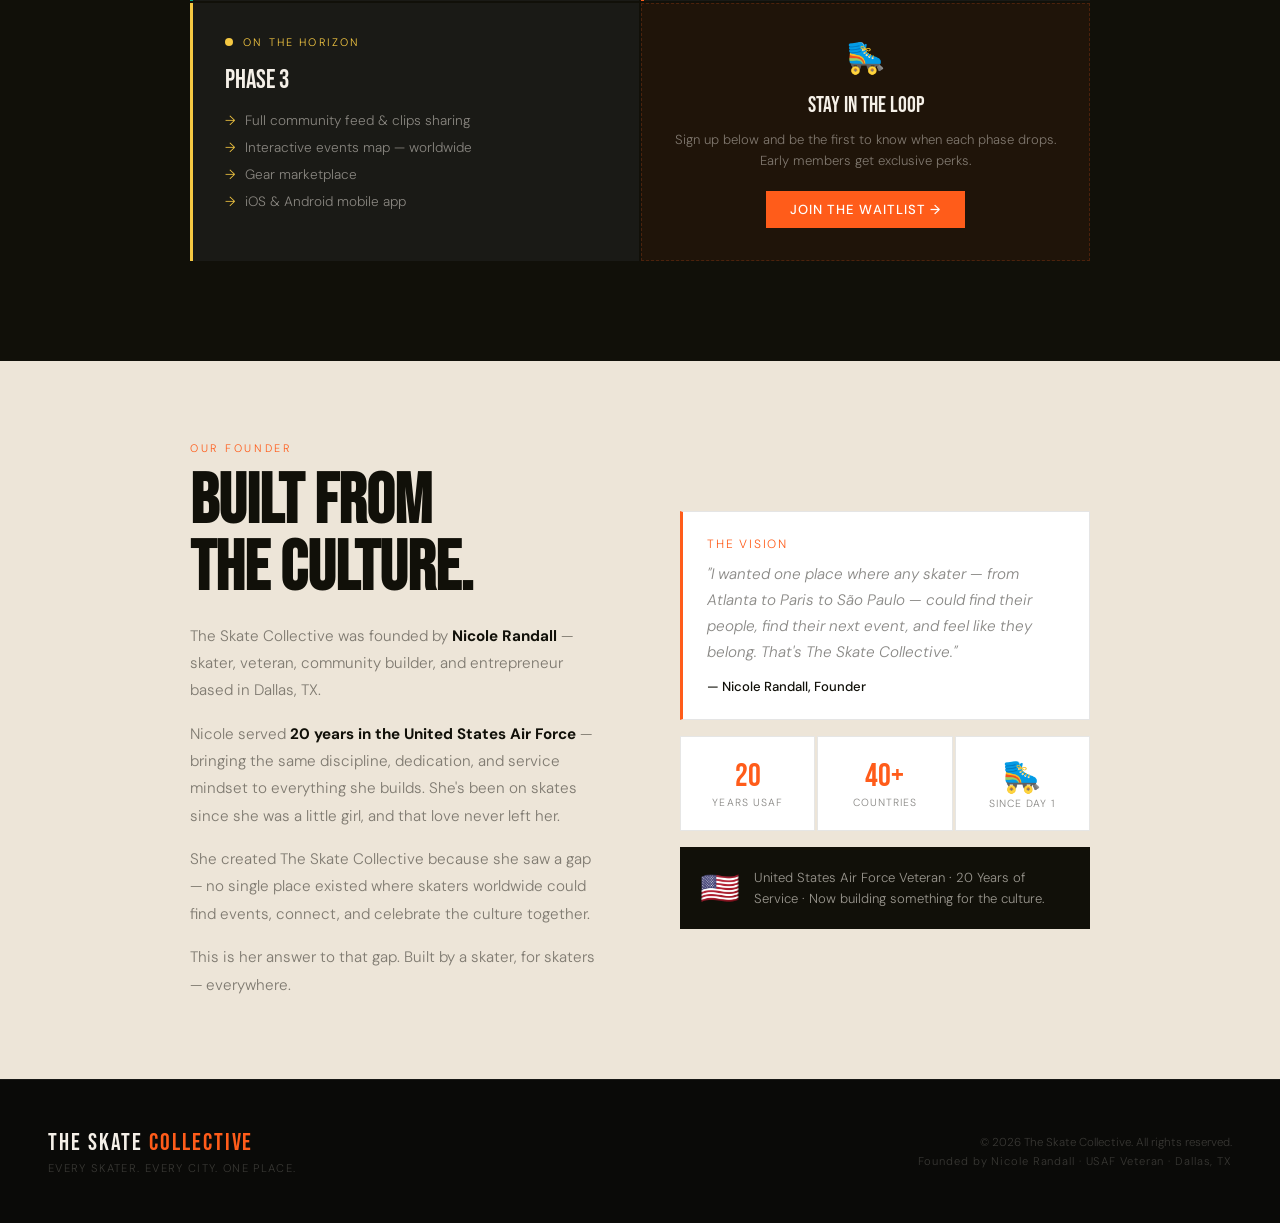
==== commit 9c89817b: "Add files via upload" ====
--- a/files/index.html
+++ b/files/index.html
@@ -586,13 +586,13 @@
             <span style="color:var(--teal); flex-shrink:0;">✓</span> Worldwide event listings — free forever
           </div>
           <div style="display:flex; gap:10px; font-size:0.85rem; color:rgba(245,240,232,0.7); align-items:flex-start;">
-            <span style="color:var(--teal); flex-shrink:0;">✓</span> Community photo & video gallery
-          </div>
-          <div style="display:flex; gap:10px; font-size:0.85rem; color:rgba(245,240,232,0.7); align-items:flex-start;">
-            <span style="color:var(--teal); flex-shrink:0;">✓</span> Photographer & videographer submissions
-          </div>
-          <div style="display:flex; gap:10px; font-size:0.85rem; color:rgba(245,240,232,0.7); align-items:flex-start;">
-            <span style="color:var(--teal); flex-shrink:0;">✓</span> Submit & discover events from 40+ countries
+            <span style="color:var(--teal); flex-shrink:0;">✓</span> Submit &amp; discover events from 40+ countries
+          </div>
+          <div style="display:flex; gap:10px; font-size:0.85rem; color:rgba(245,240,232,0.45); align-items:flex-start;">
+            <span style="flex-shrink:0;">🔜</span> Community photo &amp; video gallery — coming soon
+          </div>
+          <div style="display:flex; gap:10px; font-size:0.85rem; color:rgba(245,240,232,0.45); align-items:flex-start;">
+            <span style="flex-shrink:0;">🔜</span> Photographer &amp; videographer submissions — coming soon
           </div>
         </div>
       </div>
